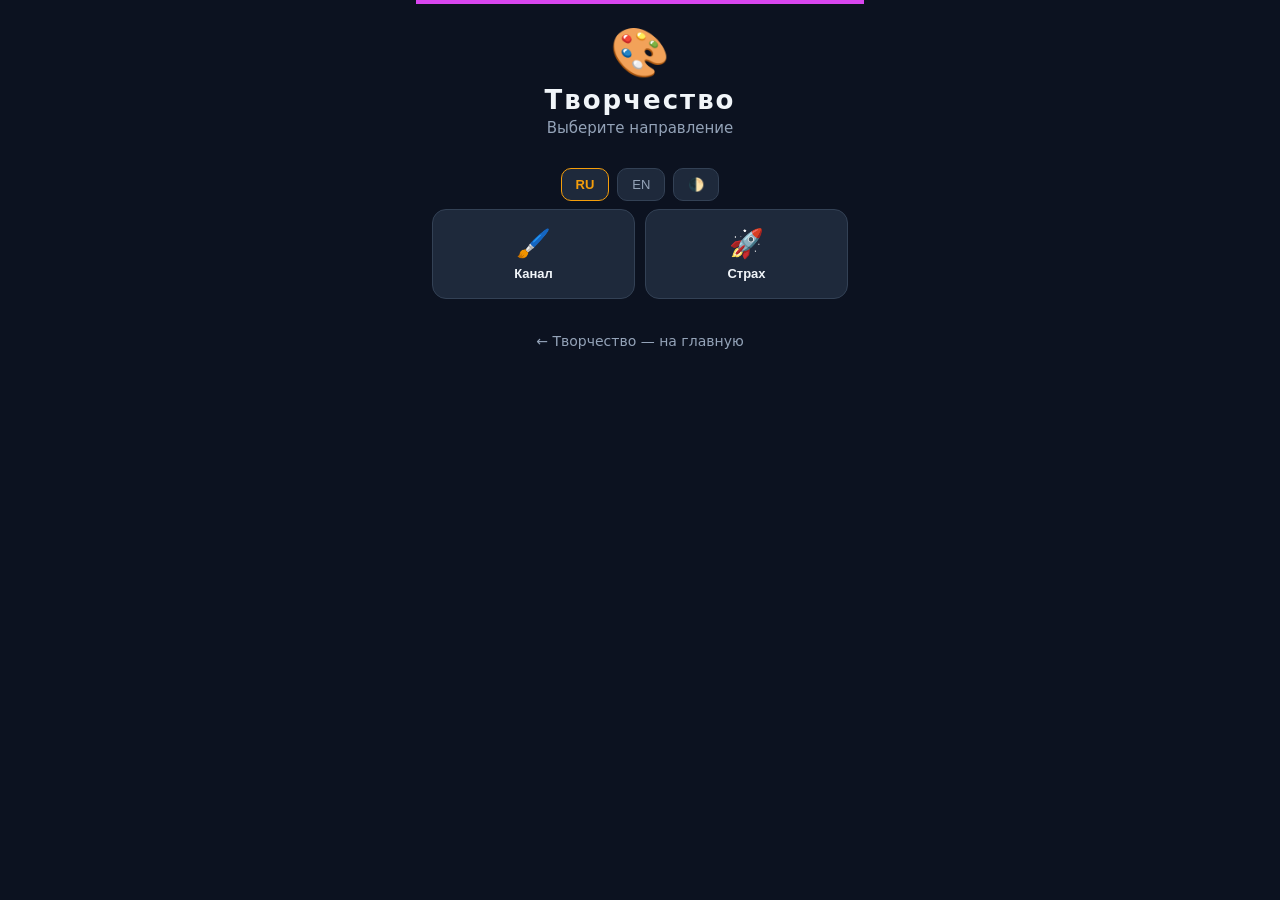
==== modules/creativity/index.html @ d3839978 "Initial commit: Life Compass v1.0" ====
<!DOCTYPE html>
<html lang="ru">
<head>
  <meta charset="UTF-8">
  <meta name="viewport" content="width=device-width, initial-scale=1.0">
  <meta name="theme-color" content="#d946ef">
  <title>Компас — Творчество</title>
  <link rel="manifest" href="../../manifest.json">
  <link rel="apple-touch-icon" href="../../assets/icons/icon-192.png">
  <link rel="stylesheet" href="../../css/styles.css">
  <link rel="stylesheet" href="../../css/modules/creativity.css">
</head>
<body data-module="creativity">
  <div class="app">
    <div class="screen active" id="screen-home">
      <div class="module-header creativity-header">
        <div class="module-icon">🎨</div>
        <h1>Творчество</h1>
        <p class="module-subtitle">Выберите направление</p>
      </div>
      <div class="lang-switcher">
        <button class="lang-btn" onclick="setLang('ru')" id="btn-ru">RU</button>
        <button class="lang-btn" onclick="setLang('en')" id="btn-en">EN</button>
        <button class="theme-btn" onclick="toggleTheme()">🌓</button>
      </div>
      <div class="cat-grid">
        <button class="cat-btn" onclick="startFlow('channel')">
          <span class="cat-icon">🖌️</span>
          <span>Канал</span>
        </button>
        <button class="cat-btn" onclick="startFlow('fear')">
          <span class="cat-icon">🚀</span>
          <span>Страх</span>
        </button>
      </div>
      <div style="text-align:center;padding:16px">
        <a href="../../index.html" style="color:var(--text2);text-decoration:none;font-size:14px">← Творчество — на главную</a>
      </div>
    </div>
    <div class="screen" id="screen-quiz">
      <div class="module-header">
        <div class="module-icon">🎨</div>
        <h1 id="quiz-title">Творчество</h1>
      </div>
      <div id="quiz-container" style="padding:0 16px"></div>
      <div style="padding:16px">
        <button class="btn-primary" onclick="goHome()" style="background:var(--border);color:var(--text)">← Назад</button>
      </div>
    </div>
  </div>
  <div class="toast" id="toast"></div>
  <script src="../../core/locales.js"></script>
  <script src="../../core/registry.js"></script>
  <script src="../../core/theme.js"></script>
  <script src="../../core/progressEngine.js"></script>
  <script>
    function setLang(l) { localStorage.setItem('language', l); window.currentLang = l; location.reload(); }
    window.currentLang = localStorage.getItem('language') || 'ru';
    document.getElementById('btn-' + window.currentLang).classList.add('active');
  </script>
  <script src="data/channel.js"></script>
  <script src="data/en/channel-en.js"></script>
  <script src="data/fear.js"></script>
  <script src="data/en/fear-en.js"></script>
  <script src="../../core/engine.js"></script>
  <script src="../../core/tracker.js"></script>
  <script src="../../core/app.js"></script>
  <script>
    if('serviceWorker' in navigator) {
      navigator.serviceWorker.register('../../sw.js').then(r => console.log('SW ok', r.scope)).catch(e => console.error('SW err', e));
    }
  </script>
</body>
</html>
---- css/styles.css ----
/* ===== Life Compass — Global Styles ===== */
* { box-sizing: border-box; }

.app { max-width: 480px; margin: 0 auto; min-height: 100vh; }
.screen { display: none; padding: 0 16px 40px; }
.screen.active { display: block; }

/* Header */
.module-header { text-align: center; padding: 20px 16px 8px; }
.module-header .module-icon { font-size: 48px; margin-bottom: 4px; }
.module-header h1 { font-size: 26px; margin: 0; letter-spacing: 2px; }
.module-header .module-subtitle { font-size: 15px; color: var(--text2); margin-top: 4px; }

/* Status bar */
.status-bar { display: flex; align-items: center; gap: 8px; background: var(--card); padding: 10px 14px; border-radius: 12px; margin: 12px 16px; font-size: 13px; color: var(--text2); }
.status-bar .dot { width: 8px; height: 8px; background: var(--success); border-radius: 50%; }

/* Lang switcher */
.lang-switcher { display: flex; gap: 8px; justify-content: center; padding: 8px 16px; }
.lang-btn, .theme-btn { background: var(--card); border: 1px solid var(--border); color: var(--text2); padding: 8px 14px; border-radius: 10px; font-size: 13px; cursor: pointer; }
.lang-btn.active { border-color: var(--accent); color: var(--accent); font-weight: 600; }

/* Category buttons */
.cat-grid { display: grid; grid-template-columns: repeat(2, 1fr); gap: 10px; padding: 0 16px 16px; }
.cat-btn { display: flex; flex-direction: column; align-items: center; justify-content: center; gap: 6px; padding: 16px 8px; background: var(--card); border: 1px solid var(--border); border-radius: 14px; color: var(--text); text-decoration: none; font-size: 13px; font-weight: 600; cursor: pointer; transition: all .2s; min-height: 90px; }
.cat-btn:hover { transform: translateY(-2px); border-color: var(--accent); }
.cat-btn .cat-icon { font-size: 28px; }

/* Quiz */
.question-card { background: var(--card); border: 1px solid var(--border); border-radius: 16px; padding: 20px; margin: 16px 0; }
.question-num { font-size: 12px; color: var(--text3); margin-bottom: 8px; text-transform: uppercase; letter-spacing: 1px; }
.question-text { font-size: 18px; margin: 0 0 16px; line-height: 1.4; }
.options { display: flex; flex-direction: column; gap: 10px; }
.option-btn { background: var(--card); border: 1px solid var(--border); color: var(--text); padding: 14px 16px; border-radius: 12px; font-size: 15px; cursor: pointer; text-align: left; transition: all .2s; }
.option-btn:hover { background: rgba(245,158,11,0.1); border-color: var(--accent); }

/* Results */
.results-header { text-align: center; padding: 20px 0; }
.result-icon { font-size: 48px; margin-bottom: 8px; }
.result-card { background: var(--card); border: 1px solid var(--border); border-left: 4px solid var(--accent); border-radius: 14px; padding: 16px; margin-bottom: 12px; cursor: pointer; transition: all .2s; }
.result-card:hover { transform: translateX(4px); }
.result-card.expanded .result-detail { display: block; }
.result-title { font-size: 16px; font-weight: 700; margin-bottom: 6px; }
.result-badges { display: flex; gap: 6px; flex-wrap: wrap; margin-bottom: 8px; }
.badge { font-size: 11px; padding: 4px 10px; border-radius: 20px; font-weight: 600; }
.badge.prio-fast { background: rgba(34,197,94,0.15); color: #22c55e; }
.badge.prio-medium { background: rgba(245,158,11,0.15); color: #f59e0b; }
.badge.prio-slow { background: rgba(148,163,184,0.15); color: #94a3b8; }
.badge.rel-high { background: rgba(34,197,94,0.15); color: #22c55e; }
.badge.rel-medium { background: rgba(245,158,11,0.15); color: #f59e0b; }
.badge.rel-low { background: rgba(239,68,68,0.15); color: #ef4444; }
.result-detail { display: none; margin-top: 12px; font-size: 14px; line-height: 1.6; }
.result-detail h4 { margin: 12px 0 6px; font-size: 13px; text-transform: uppercase; letter-spacing: 1px; color: var(--text2); }
.result-detail ol, .result-detail ul { padding-left: 18px; margin: 0; }
.result-detail li { margin-bottom: 6px; }
.daily-action-box { background: rgba(245,158,11,0.1); border-left: 3px solid var(--accent); padding: 10px 14px; border-radius: 8px; margin: 12px 0; }
.no-results { text-align: center; padding: 40px 20px; color: var(--text2); }

/* Habit tracker */
.habit-tracker { display: flex; gap: 4px; margin: 12px 0; justify-content: center; }
.habit-day { width: 22px; height: 22px; border-radius: 5px; background: var(--border); }
.habit-day.done { background: var(--success); }
.habit-day.missed { background: var(--danger); opacity: 0.4; }
.habit-day.today { border: 2px solid var(--accent); }

/* Support block (payments) */
.support-block { margin: 16px; padding: 20px; background: var(--card); border-radius: 16px; border: 1px solid var(--border); }
.support-header { text-align: center; margin-bottom: 12px; }
.support-heart { font-size: 24px; }
.support-title { font-size: 16px; font-weight: 700; }
.support-desc { text-align: center; font-size: 14px; color: var(--text2); margin-bottom: 16px; }
.support-methods { display: flex; flex-direction: column; gap: 10px; margin-bottom: 16px; }
.support-btn { display: flex; align-items: center; gap: 12px; padding: 14px 18px; border-radius: 12px; font-size: 15px; font-weight: 600; text-decoration: none; border: none; cursor: pointer; width: 100%; text-align: left; color: white; transition: all .2s; }
.support-btn:hover { transform: translateY(-2px); filter: brightness(1.1); }
.support-btn .btn-icon { font-size: 22px; flex-shrink: 0; }
.support-btn .btn-text { display: flex; flex-direction: column; gap: 2px; }
.support-btn .btn-label { font-weight: 700; font-size: 15px; }
.support-btn .btn-hint { font-weight: 400; font-size: 12px; opacity: 0.85; }
.support-btn.sbp { background: linear-gradient(135deg, #f59e0b, #d97706); }
.support-btn.tinkoff { background: linear-gradient(135deg, #333, #1a1a1a); }
.support-btn.evm { background: linear-gradient(135deg, #3b82f6, #1d4ed8); }
.support-btn.tron { background: linear-gradient(135deg, #ef4444, #b91c1c); }
.support-btn.bitcoin { background: linear-gradient(135deg, #f97316, #c2410c); }
.support-btn.solana { background: linear-gradient(135deg, #8b5cf6, #14b8a6); }
.support-legal { margin-top: 12px; padding: 12px; background: rgba(255,255,255,0.03); border: 1px solid var(--border); border-radius: 10px; font-size: 12px; color: var(--text3); line-height: 1.5; text-align: center; }

/* Footer */
.footer { text-align: center; padding: 20px 16px; font-size: 12px; color: var(--text3); }


/* ===== v1.1 ADDITIONS ===== */

/* Cross-module recommendation */
.cross-recommendation {
  background: linear-gradient(135deg, rgba(59,130,246,0.1), rgba(139,92,246,0.1));
  border: 1px solid var(--border);
  border-radius: 14px;
  padding: 14px 16px;
  margin: 12px 0;
}
.cross-recommendation h4 {
  margin: 0 0 8px;
  font-size: 13px;
  color: var(--accent);
  text-transform: uppercase;
  letter-spacing: 1px;
}
.rec-item {
  font-size: 14px;
  color: var(--text2);
  line-height: 1.5;
  padding: 6px 0;
  border-bottom: 1px solid var(--border);
}
.rec-item:last-child { border-bottom: none; }

/* Daily task button (global) */
.daily-task-btn {
  background: linear-gradient(135deg, var(--accent), var(--accent2));
  color: #fff;
  border: none;
  padding: 12px 20px;
  border-radius: 12px;
  font-size: 14px;
  font-weight: 600;
  cursor: pointer;
  width: 100%;
  transition: all .2s;
}
.daily-task-btn:hover:not(:disabled) {
  filter: brightness(1.1);
  transform: translateY(-1px);
}
.daily-task-btn:disabled {
  opacity: 0.5;
  cursor: default;
}

/* Cycle hint */
.cycle-hint {
  text-align: center;
  font-size: 12px;
  color: var(--text3);
  padding: 0 16px 8px;
  font-style: italic;
}

/* Module index daily container */
.daily-container {
  padding: 0 16px 16px;
}

/* Animations */
@keyframes fadeIn {
  from { opacity: 0; transform: translateY(8px); }
  to { opacity: 1; transform: translateY(0); }
}
.result-card {
  animation: fadeIn 0.3s ease;
}
.question-card {
  animation: fadeIn 0.3s ease;
}
---- css/modules/creativity.css ----
.creativity-header { border-top: 4px solid #d946ef; }
.creativity .cat-btn:hover { border-color: #d946ef; }
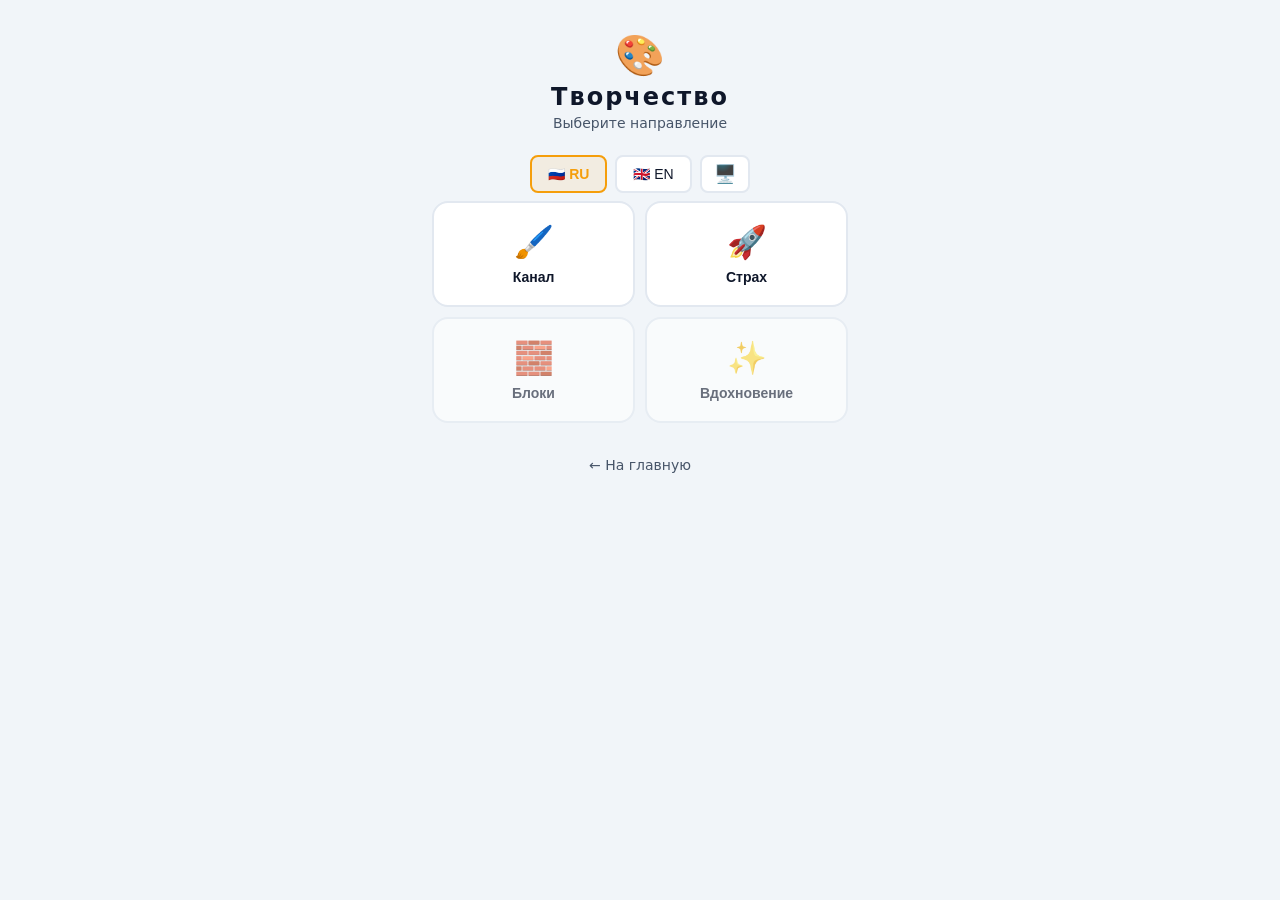
==== commit 06c5702c: "🚀 v3.0 — С  : олное обновление! - ✅ се 18 квизов обновлены до v3.0 - ✅ обавлены глубинные вопросы (с" ====
--- a/modules/creativity/index.html
+++ b/modules/creativity/index.html
@@ -3,72 +3,338 @@
 <head>
   <meta charset="UTF-8">
   <meta name="viewport" content="width=device-width, initial-scale=1.0">
-  <meta name="theme-color" content="#d946ef">
-  <title>Компас — Творчество</title>
+  <meta name="theme-color" content="#d946ef" id="themeColorMeta">
+  <meta name="apple-mobile-web-app-capable" content="yes">
+  <meta name="apple-mobile-web-app-status-bar-style" content="black-translucent">
+  <title>🎨 КОМПАС — Творчество</title>
+  <meta name="apple-mobile-web-app-title" content="Компас">
   <link rel="manifest" href="../../manifest.json">
   <link rel="apple-touch-icon" href="../../assets/icons/icon-192.png">
   <link rel="stylesheet" href="../../css/styles.css">
   <link rel="stylesheet" href="../../css/modules/creativity.css">
+  
+  <style>
+    /* ===== ДОПОЛНИТЕЛЬНЫЕ СТИЛИ ДЛЯ МОДУЛЯ ===== */
+    .module-header {
+      text-align: center;
+      padding: 20px 16px 8px;
+    }
+    
+    .module-header .module-icon {
+      font-size: 48px;
+    }
+    
+    .module-header h1 {
+      font-size: 28px;
+      margin: 4px 0;
+      font-weight: 800;
+      color: var(--text);
+    }
+    
+    .module-header .module-subtitle {
+      font-size: 15px;
+      color: var(--text2);
+      margin: 0;
+    }
+    
+    .lang-switcher {
+      display: flex;
+      gap: 8px;
+      justify-content: center;
+      padding: 8px 16px;
+      flex-wrap: wrap;
+    }
+    
+    .lang-btn {
+      background: var(--card);
+      border: 1px solid var(--border);
+      color: var(--text2);
+      padding: 6px 14px;
+      border-radius: 8px;
+      font-size: 13px;
+      cursor: pointer;
+      transition: all 0.2s ease;
+    }
+    
+    .lang-btn:hover {
+      border-color: var(--border-hover);
+      color: var(--text);
+    }
+    
+    .lang-btn.active {
+      border-color: #d946ef;
+      color: #d946ef;
+      font-weight: 600;
+    }
+    
+    .theme-btn {
+      background: var(--card);
+      border: 1px solid var(--border);
+      color: var(--text2);
+      padding: 6px 12px;
+      border-radius: 8px;
+      font-size: 16px;
+      cursor: pointer;
+      transition: all 0.2s ease;
+    }
+    
+    .theme-btn:hover {
+      border-color: var(--border-hover);
+      color: var(--text);
+    }
+    
+    .cat-grid {
+      display: grid;
+      grid-template-columns: repeat(2, 1fr);
+      gap: 10px;
+      padding: 0 16px 16px;
+    }
+    
+    .cat-btn {
+      display: flex;
+      flex-direction: column;
+      align-items: center;
+      justify-content: center;
+      gap: 8px;
+      padding: 20px 12px;
+      background: var(--card);
+      border: 2px solid var(--border);
+      border-radius: 16px;
+      color: var(--text);
+      text-decoration: none;
+      font-size: 14px;
+      font-weight: 600;
+      cursor: pointer;
+      transition: all 0.25s cubic-bezier(0.4, 0, 0.2, 1);
+      min-height: 100px;
+      text-align: center;
+    }
+    
+    .cat-btn:hover {
+      transform: translateY(-3px);
+      border-color: #d946ef;
+      box-shadow: 0 4px 20px rgba(217, 70, 239, 0.15);
+    }
+    
+    .cat-btn:active {
+      transform: scale(0.97);
+    }
+    
+    .cat-btn .cat-icon {
+      font-size: 32px;
+    }
+    
+    .cat-btn .cat-badge {
+      font-size: 11px;
+      background: #22c55e;
+      color: #fff;
+      padding: 2px 10px;
+      border-radius: 12px;
+      font-weight: 700;
+    }
+    
+    /* ===== КВИЗ ===== */
+    .quiz-back {
+      padding: 16px;
+      text-align: center;
+    }
+    
+    .quiz-back .btn-secondary {
+      background: transparent;
+      border: 1px solid var(--border);
+      color: var(--text2);
+      padding: 10px 24px;
+      border-radius: 12px;
+      font-size: 14px;
+      cursor: pointer;
+      transition: all 0.2s ease;
+    }
+    
+    .quiz-back .btn-secondary:hover {
+      border-color: var(--border-hover);
+      color: var(--text);
+    }
+    
+    /* ===== АДАПТИВ ===== */
+    @media (max-width: 480px) {
+      .cat-grid {
+        gap: 8px;
+      }
+      .cat-btn {
+        padding: 16px 8px;
+        min-height: 80px;
+        font-size: 13px;
+      }
+      .cat-btn .cat-icon {
+        font-size: 28px;
+      }
+      .module-header h1 {
+        font-size: 24px;
+      }
+    }
+    
+    @media (max-width: 360px) {
+      .cat-grid {
+        gap: 6px;
+      }
+      .cat-btn {
+        padding: 12px 6px;
+        min-height: 70px;
+        font-size: 12px;
+      }
+      .cat-btn .cat-icon {
+        font-size: 22px;
+      }
+      .module-header h1 {
+        font-size: 20px;
+      }
+    }
+  </style>
 </head>
 <body data-module="creativity">
   <div class="app">
+    <!-- ===== ЭКРАН ГЛАВНОЙ ===== -->
     <div class="screen active" id="screen-home">
-      <div class="module-header creativity-header">
+      <div class="module-header">
         <div class="module-icon">🎨</div>
-        <h1>Творчество</h1>
-        <p class="module-subtitle">Выберите направление</p>
-      </div>
+        <h1 data-i18n="creativity_title">Творчество</h1>
+        <p class="module-subtitle" data-i18n="creativity_subtitle">Выберите направление</p>
+      </div>
+
       <div class="lang-switcher">
-        <button class="lang-btn" onclick="setLang('ru')" id="btn-ru">RU</button>
-        <button class="lang-btn" onclick="setLang('en')" id="btn-en">EN</button>
-        <button class="theme-btn" onclick="toggleTheme()">🌓</button>
-      </div>
+        <button class="lang-btn active" data-lang="ru" onclick="setLang('ru')">🇷🇺 RU</button>
+        <button class="lang-btn" data-lang="en" onclick="setLang('en')">🇬🇧 EN</button>
+        <button class="theme-btn" onclick="window.toggleTheme && window.toggleTheme()">🌙</button>
+      </div>
+
       <div class="cat-grid">
+        <!-- Канал -->
         <button class="cat-btn" onclick="startFlow('channel')">
           <span class="cat-icon">🖌️</span>
-          <span>Канал</span>
+          <span data-i18n="cat_channel">Канал</span>
         </button>
+        
+        <!-- Страх -->
         <button class="cat-btn" onclick="startFlow('fear')">
           <span class="cat-icon">🚀</span>
-          <span>Страх</span>
+          <span data-i18n="cat_fear">Страх</span>
         </button>
-      </div>
-      <div style="text-align:center;padding:16px">
-        <a href="../../index.html" style="color:var(--text2);text-decoration:none;font-size:14px">← Творчество — на главную</a>
+        
+        <!-- Блоки (заглушка) -->
+        <button class="cat-btn" onclick="showToast('🔄 В разработке')" style="opacity:0.6">
+          <span class="cat-icon">🧱</span>
+          <span data-i18n="cat_blocks">Блоки</span>
+        </button>
+        
+        <!-- Вдохновение (заглушка) -->
+        <button class="cat-btn" onclick="showToast('🔄 В разработке')" style="opacity:0.6">
+          <span class="cat-icon">✨</span>
+          <span data-i18n="cat_inspiration">Вдохновение</span>
+        </button>
+      </div>
+
+      <div style="text-align:center;padding:16px 0 24px">
+        <a href="../../index.html" style="color:var(--text2);text-decoration:none;font-size:14px;transition:color 0.2s" onmouseover="this.style.color='var(--text)'" onmouseout="this.style.color='var(--text2)'">
+          ← <span data-i18n="back_home">На главную</span>
+        </a>
       </div>
     </div>
+
+    <!-- ===== ЭКРАН КВИЗА ===== -->
     <div class="screen" id="screen-quiz">
       <div class="module-header">
         <div class="module-icon">🎨</div>
-        <h1 id="quiz-title">Творчество</h1>
-      </div>
+        <h1 id="quiz-title" data-i18n="creativity_title">Творчество</h1>
+        <p class="module-subtitle" id="quiz-subtitle" data-i18n="quiz_in_progress">Прохождение квиза</p>
+      </div>
+
       <div id="quiz-container" style="padding:0 16px"></div>
-      <div style="padding:16px">
-        <button class="btn-primary" onclick="goHome()" style="background:var(--border);color:var(--text)">← Назад</button>
+
+      <div class="quiz-back">
+        <button class="btn-secondary" onclick="goHome()">← <span data-i18n="back">Назад</span></button>
       </div>
     </div>
   </div>
+
   <div class="toast" id="toast"></div>
+
+  <!-- ===== SCRIPTS ===== -->
   <script src="../../core/locales.js"></script>
   <script src="../../core/registry.js"></script>
   <script src="../../core/theme.js"></script>
   <script src="../../core/progressEngine.js"></script>
+  
   <script>
-    function setLang(l) { localStorage.setItem('language', l); window.currentLang = l; location.reload(); }
-    window.currentLang = localStorage.getItem('language') || 'ru';
-    document.getElementById('btn-' + window.currentLang).classList.add('active');
+    // ===== УСТАНОВКА ЯЗЫКА =====
+    function setLang(l) {
+      localStorage.setItem('compass_lang', l);
+      window.currentLang = l;
+      location.reload();
+    }
+    
+    window.currentLang = localStorage.getItem('compass_lang') || 'ru';
+    
+    // Активируем кнопку текущего языка
+    document.addEventListener('DOMContentLoaded', function() {
+      document.querySelectorAll('.lang-btn').forEach(btn => {
+        btn.classList.toggle('active', btn.dataset.lang === window.currentLang);
+      });
+    });
   </script>
+
+  <!-- ===== ДАННЫЕ КВИЗОВ ===== -->
   <script src="data/channel.js"></script>
   <script src="data/en/channel-en.js"></script>
   <script src="data/fear.js"></script>
   <script src="data/en/fear-en.js"></script>
+
+  <!-- ===== ЯДРО ===== -->
   <script src="../../core/engine.js"></script>
   <script src="../../core/tracker.js"></script>
   <script src="../../core/app.js"></script>
+
   <script>
-    if('serviceWorker' in navigator) {
-      navigator.serviceWorker.register('../../sw.js').then(r => console.log('SW ok', r.scope)).catch(e => console.error('SW err', e));
-    }
+    // ===== SERVICE WORKER =====
+    if ('serviceWorker' in navigator) {
+      navigator.serviceWorker.register('../../sw.js')
+        .then(r => console.log('✅ SW ok', r.scope))
+        .catch(e => console.error('❌ SW err', e));
+    }
+
+    // ===== ОБНОВЛЕНИЕ МЕТА-ТЕГА ТЕМЫ =====
+    function updateThemeColor() {
+      const meta = document.getElementById('themeColorMeta');
+      if (!meta) return;
+      const isDark = document.documentElement.getAttribute('data-theme') === 'dark';
+      meta.content = isDark ? '#0c1220' : '#f1f5f9';
+    }
+    
+    const observer = new MutationObserver(function() {
+      updateThemeColor();
+    });
+    observer.observe(document.documentElement, { attributes: true, attributeFilter: ['data-theme'] });
+    updateThemeColor();
+
+    // ===== ОБНОВЛЕНИЕ ПЕРЕВОДОВ =====
+    function updateTranslations() {
+      const lang = window.currentLang || 'ru';
+      const texts = typeof LOCALES !== 'undefined' ? (LOCALES[lang] || LOCALES.ru) : {};
+      
+      document.querySelectorAll('[data-i18n]').forEach(el => {
+        const key = el.dataset.i18n;
+        if (texts[key]) {
+          el.textContent = texts[key];
+        }
+      });
+    }
+    
+    // Запускаем после загрузки
+    document.addEventListener('DOMContentLoaded', function() {
+      updateTranslations();
+    });
+
+    console.log('✅ Creativity index.html v3.0 загружен');
+    console.log('🌍 Текущий язык:', window.currentLang);
   </script>
 </body>
-</html>+</html>
--- a/css/styles.css
+++ b/css/styles.css
@@ -1,120 +1,1077 @@
-/* ===== Life Compass — Global Styles ===== */
-* { box-sizing: border-box; }
-
-.app { max-width: 480px; margin: 0 auto; min-height: 100vh; }
-.screen { display: none; padding: 0 16px 40px; }
-.screen.active { display: block; }
-
-/* Header */
-.module-header { text-align: center; padding: 20px 16px 8px; }
-.module-header .module-icon { font-size: 48px; margin-bottom: 4px; }
-.module-header h1 { font-size: 26px; margin: 0; letter-spacing: 2px; }
-.module-header .module-subtitle { font-size: 15px; color: var(--text2); margin-top: 4px; }
-
-/* Status bar */
-.status-bar { display: flex; align-items: center; gap: 8px; background: var(--card); padding: 10px 14px; border-radius: 12px; margin: 12px 16px; font-size: 13px; color: var(--text2); }
-.status-bar .dot { width: 8px; height: 8px; background: var(--success); border-radius: 50%; }
-
-/* Lang switcher */
-.lang-switcher { display: flex; gap: 8px; justify-content: center; padding: 8px 16px; }
-.lang-btn, .theme-btn { background: var(--card); border: 1px solid var(--border); color: var(--text2); padding: 8px 14px; border-radius: 10px; font-size: 13px; cursor: pointer; }
-.lang-btn.active { border-color: var(--accent); color: var(--accent); font-weight: 600; }
-
-/* Category buttons */
-.cat-grid { display: grid; grid-template-columns: repeat(2, 1fr); gap: 10px; padding: 0 16px 16px; }
-.cat-btn { display: flex; flex-direction: column; align-items: center; justify-content: center; gap: 6px; padding: 16px 8px; background: var(--card); border: 1px solid var(--border); border-radius: 14px; color: var(--text); text-decoration: none; font-size: 13px; font-weight: 600; cursor: pointer; transition: all .2s; min-height: 90px; }
-.cat-btn:hover { transform: translateY(-2px); border-color: var(--accent); }
-.cat-btn .cat-icon { font-size: 28px; }
-
-/* Quiz */
-.question-card { background: var(--card); border: 1px solid var(--border); border-radius: 16px; padding: 20px; margin: 16px 0; }
-.question-num { font-size: 12px; color: var(--text3); margin-bottom: 8px; text-transform: uppercase; letter-spacing: 1px; }
-.question-text { font-size: 18px; margin: 0 0 16px; line-height: 1.4; }
-.options { display: flex; flex-direction: column; gap: 10px; }
-.option-btn { background: var(--card); border: 1px solid var(--border); color: var(--text); padding: 14px 16px; border-radius: 12px; font-size: 15px; cursor: pointer; text-align: left; transition: all .2s; }
-.option-btn:hover { background: rgba(245,158,11,0.1); border-color: var(--accent); }
-
-/* Results */
-.results-header { text-align: center; padding: 20px 0; }
-.result-icon { font-size: 48px; margin-bottom: 8px; }
-.result-card { background: var(--card); border: 1px solid var(--border); border-left: 4px solid var(--accent); border-radius: 14px; padding: 16px; margin-bottom: 12px; cursor: pointer; transition: all .2s; }
-.result-card:hover { transform: translateX(4px); }
-.result-card.expanded .result-detail { display: block; }
-.result-title { font-size: 16px; font-weight: 700; margin-bottom: 6px; }
-.result-badges { display: flex; gap: 6px; flex-wrap: wrap; margin-bottom: 8px; }
-.badge { font-size: 11px; padding: 4px 10px; border-radius: 20px; font-weight: 600; }
-.badge.prio-fast { background: rgba(34,197,94,0.15); color: #22c55e; }
-.badge.prio-medium { background: rgba(245,158,11,0.15); color: #f59e0b; }
-.badge.prio-slow { background: rgba(148,163,184,0.15); color: #94a3b8; }
-.badge.rel-high { background: rgba(34,197,94,0.15); color: #22c55e; }
-.badge.rel-medium { background: rgba(245,158,11,0.15); color: #f59e0b; }
-.badge.rel-low { background: rgba(239,68,68,0.15); color: #ef4444; }
-.result-detail { display: none; margin-top: 12px; font-size: 14px; line-height: 1.6; }
-.result-detail h4 { margin: 12px 0 6px; font-size: 13px; text-transform: uppercase; letter-spacing: 1px; color: var(--text2); }
-.result-detail ol, .result-detail ul { padding-left: 18px; margin: 0; }
-.result-detail li { margin-bottom: 6px; }
-.daily-action-box { background: rgba(245,158,11,0.1); border-left: 3px solid var(--accent); padding: 10px 14px; border-radius: 8px; margin: 12px 0; }
-.no-results { text-align: center; padding: 40px 20px; color: var(--text2); }
-
-/* Habit tracker */
-.habit-tracker { display: flex; gap: 4px; margin: 12px 0; justify-content: center; }
-.habit-day { width: 22px; height: 22px; border-radius: 5px; background: var(--border); }
-.habit-day.done { background: var(--success); }
-.habit-day.missed { background: var(--danger); opacity: 0.4; }
-.habit-day.today { border: 2px solid var(--accent); }
-
-/* Support block (payments) */
-.support-block { margin: 16px; padding: 20px; background: var(--card); border-radius: 16px; border: 1px solid var(--border); }
-.support-header { text-align: center; margin-bottom: 12px; }
-.support-heart { font-size: 24px; }
-.support-title { font-size: 16px; font-weight: 700; }
-.support-desc { text-align: center; font-size: 14px; color: var(--text2); margin-bottom: 16px; }
-.support-methods { display: flex; flex-direction: column; gap: 10px; margin-bottom: 16px; }
-.support-btn { display: flex; align-items: center; gap: 12px; padding: 14px 18px; border-radius: 12px; font-size: 15px; font-weight: 600; text-decoration: none; border: none; cursor: pointer; width: 100%; text-align: left; color: white; transition: all .2s; }
-.support-btn:hover { transform: translateY(-2px); filter: brightness(1.1); }
-.support-btn .btn-icon { font-size: 22px; flex-shrink: 0; }
-.support-btn .btn-text { display: flex; flex-direction: column; gap: 2px; }
-.support-btn .btn-label { font-weight: 700; font-size: 15px; }
-.support-btn .btn-hint { font-weight: 400; font-size: 12px; opacity: 0.85; }
-.support-btn.sbp { background: linear-gradient(135deg, #f59e0b, #d97706); }
-.support-btn.tinkoff { background: linear-gradient(135deg, #333, #1a1a1a); }
-.support-btn.evm { background: linear-gradient(135deg, #3b82f6, #1d4ed8); }
-.support-btn.tron { background: linear-gradient(135deg, #ef4444, #b91c1c); }
-.support-btn.bitcoin { background: linear-gradient(135deg, #f97316, #c2410c); }
-.support-btn.solana { background: linear-gradient(135deg, #8b5cf6, #14b8a6); }
-.support-legal { margin-top: 12px; padding: 12px; background: rgba(255,255,255,0.03); border: 1px solid var(--border); border-radius: 10px; font-size: 12px; color: var(--text3); line-height: 1.5; text-align: center; }
-
-/* Footer */
-.footer { text-align: center; padding: 20px 16px; font-size: 12px; color: var(--text3); }
-
-
-/* ===== v1.1 ADDITIONS ===== */
-
-/* Cross-module recommendation */
-.cross-recommendation {
-  background: linear-gradient(135deg, rgba(59,130,246,0.1), rgba(139,92,246,0.1));
+/* ============================================================
+   LIFE COMPASS — ГЛОБАЛЬНЫЕ СТИЛИ v3.0 (ГИБРИД)
+   ============================================================
+   Основа: Глобальные стили v2.0 + Улучшения v3.0
+   ============================================================ */
+
+/* ============================================================
+   1. ПЕРЕМЕННЫЕ (CSS Variables)
+   ============================================================ */
+:root {
+  /* Базовые цвета — светлая тема */
+  --bg: #f8f9fa;
+  --card: #ffffff;
+  --text: #1a1a2e;
+  --text2: #4a4a6a;
+  --text3: #8a8aaa;
+  --border: rgba(0, 0, 0, 0.08);
+  --border-hover: rgba(0, 0, 0, 0.15);
+  --accent: #f59e0b;
+  --accent2: #d97706;
+  --accent3: #b45309;
+  --success: #22c55e;
+  --danger: #ef4444;
+  --shadow: 0 4px 24px rgba(0, 0, 0, 0.08);
+  --radius: 16px;
+  --transition: 0.3s cubic-bezier(0.4, 0, 0.2, 1);
+
+  /* Модульные цвета */
+  --color-happiness: #f59e0b;
+  --color-creativity: #d946ef;
+  --color-health: #ec4899;
+  --color-learning: #f97316;
+  --color-money: #22c55e;
+  --color-purpose: #f43f5e;
+  --color-relationships: #06b6d4;
+  --color-responsibility: #3b82f6;
+}
+
+/* ===== ТЁМНАЯ ТЕМА ===== */
+[data-theme="dark"] {
+  --bg: #0f0f1a;
+  --card: #1a1a2e;
+  --text: #e8e8f0;
+  --text2: #a8a8c8;
+  --text3: #6a6a8a;
+  --border: rgba(255, 255, 255, 0.06);
+  --border-hover: rgba(255, 255, 255, 0.12);
+  --shadow: 0 4px 24px rgba(0, 0, 0, 0.4);
+}
+
+/* ============================================================
+   2. БАЗОВЫЕ СБРОСЫ И СТИЛИ
+   ============================================================ */
+* {
+  box-sizing: border-box;
+  -webkit-tap-highlight-color: transparent;
+}
+
+html, body {
+  margin: 0;
+  padding: 0;
+  min-height: 100vh;
+  background: var(--bg);
+  color: var(--text);
+  font-family: -apple-system, BlinkMacSystemFont, 'Segoe UI', Roboto, 'Helvetica Neue', Arial, sans-serif;
+  overflow-x: hidden;
+  -webkit-font-smoothing: antialiased;
+  font-size: 16px;
+  transition: background-color 0.3s ease, color 0.3s ease;
+}
+
+.app {
+  max-width: 480px;
+  margin: 0 auto;
+  padding: 0 0 40px;
+  min-height: 100vh;
+  position: relative;
+}
+
+.screen {
+  display: none;
+  padding: 0 16px 40px;
+  animation: fadeIn 0.35s cubic-bezier(0.4, 0, 0.2, 1);
+}
+
+.screen.active {
+  display: block;
+}
+
+/* ===== SCROLLBAR ===== */
+::-webkit-scrollbar { width: 6px; }
+::-webkit-scrollbar-track { background: var(--bg); }
+::-webkit-scrollbar-thumb { background: var(--text3); border-radius: 3px; }
+
+/* ============================================================
+   3. HEADER
+   ============================================================ */
+.module-header {
+  text-align: center;
+  padding: 20px 16px 8px;
+}
+
+.module-header .module-icon {
+  font-size: 48px;
+  margin-bottom: 4px;
+}
+
+.module-header h1 {
+  font-size: 26px;
+  margin: 0;
+  letter-spacing: 2px;
+  font-weight: 800;
+}
+
+.module-header .module-subtitle {
+  font-size: 15px;
+  color: var(--text2);
+  margin-top: 4px;
+}
+
+/* ============================================================
+   4. ПЕРСОНАЛЬНОЕ ПРИВЕТСТВИЕ (v3.0)
+   ============================================================ */
+.personal-greeting {
+  padding: 20px 16px 12px;
+  text-align: center;
+}
+
+.greeting-title {
+  font-size: 22px;
+  font-weight: 800;
+  margin: 0 0 6px;
+  background: linear-gradient(135deg, var(--text), var(--accent));
+  -webkit-background-clip: text;
+  -webkit-text-fill-color: transparent;
+  background-clip: text;
+}
+
+.greeting-hint {
+  font-size: 14px;
+  color: var(--text2);
+  margin: 0;
+  font-style: italic;
+}
+
+/* Форма ввода имени */
+.name-prompt {
+  margin: 16px;
+  padding: 20px;
+  background: linear-gradient(135deg, rgba(139, 92, 246, 0.08), rgba(217, 70, 239, 0.08));
+  border: 1px solid rgba(139, 92, 246, 0.2);
+  border-radius: 16px;
+  text-align: center;
+  animation: fadeIn 0.5s ease;
+}
+
+.name-prompt-text {
+  font-size: 15px;
+  color: var(--text);
+  margin: 0 0 12px;
+}
+
+.name-input {
+  background: var(--card);
+  border: 2px solid var(--border);
+  color: var(--text);
+  padding: 12px 16px;
+  border-radius: 12px;
+  font-size: 16px;
+  width: 100%;
+  max-width: 220px;
+  text-align: center;
+  outline: none;
+  transition: border-color 0.2s;
+}
+
+.name-input:focus {
+  border-color: var(--accent);
+}
+
+.name-btn {
+  display: block;
+  margin: 12px auto 0;
+  background: linear-gradient(135deg, var(--accent), var(--accent2));
+  color: #fff;
+  border: none;
+  padding: 10px 28px;
+  border-radius: 12px;
+  font-size: 14px;
+  font-weight: 600;
+  cursor: pointer;
+  transition: all 0.2s;
+}
+
+.name-btn:hover {
+  filter: brightness(1.1);
+  transform: translateY(-1px);
+}
+
+/* ============================================================
+   5. IDENTITY ANCHOR (v3.0)
+   ============================================================ */
+.identity-anchor {
+  text-align: center;
+  padding: 12px 16px;
+  font-size: 16px;
+  font-weight: 600;
+  color: var(--accent);
+  background: linear-gradient(135deg, rgba(245, 158, 11, 0.06), rgba(217, 70, 239, 0.06));
+  border: 1px solid rgba(245, 158, 11, 0.15);
+  border-radius: 12px;
+  margin: 8px 0 16px;
+  font-style: italic;
+}
+
+/* ============================================================
+   6. STATUS BAR
+   ============================================================ */
+.status-bar {
+  display: flex;
+  align-items: center;
+  gap: 8px;
+  background: var(--card);
+  padding: 10px 14px;
+  border-radius: 12px;
+  margin: 12px 16px;
+  font-size: 13px;
+  color: var(--text2);
   border: 1px solid var(--border);
+}
+
+.status-bar .dot {
+  width: 8px;
+  height: 8px;
+  background: var(--success);
+  border-radius: 50%;
+  animation: dotPulse 2s infinite;
+}
+
+@keyframes dotPulse {
+  0%, 100% { opacity: 1; transform: scale(1); }
+  50% { opacity: 0.4; transform: scale(0.9); }
+}
+
+/* ============================================================
+   7. LANG SWITCHER
+   ============================================================ */
+.lang-switcher {
+  display: flex;
+  gap: 8px;
+  justify-content: center;
+  padding: 8px 16px;
+  flex-wrap: wrap;
+}
+
+.lang-btn,
+.theme-btn {
+  background: var(--card);
+  border: 1px solid var(--border);
+  color: var(--text2);
+  padding: 8px 14px;
+  border-radius: 10px;
+  font-size: 13px;
+  cursor: pointer;
+  transition: all 0.2s ease;
+}
+
+.lang-btn:hover,
+.theme-btn:hover {
+  border-color: var(--border-hover);
+  color: var(--text);
+}
+
+.lang-btn.active {
+  border-color: var(--accent);
+  color: var(--accent);
+  font-weight: 600;
+}
+
+.theme-btn {
+  font-size: 16px;
+  padding: 8px 12px;
+}
+
+/* ============================================================
+   8. CATEGORY GRID (v3.0 — улучшенные карточки)
+   ============================================================ */
+.cat-grid {
+  display: grid;
+  grid-template-columns: repeat(2, 1fr);
+  gap: 10px;
+  padding: 0 16px 16px;
+}
+
+/* v3.0 — улучшенные карточки категорий */
+.cat-btn-v3 {
+  display: flex;
+  flex-direction: column;
+  align-items: center;
+  justify-content: center;
+  gap: 8px;
+  padding: 20px 10px;
+  background: linear-gradient(145deg, rgba(255,255,255,0.04), rgba(255,255,255,0.01));
+  border: 1px solid rgba(255,255,255,0.08);
+  border-radius: 18px;
+  color: var(--text);
+  text-decoration: none;
+  font-size: 13px;
+  font-weight: 600;
+  cursor: pointer;
+  transition: all 0.35s cubic-bezier(0.4,0,0.2,1);
+  min-height: 110px;
+  text-align: center;
+  box-shadow: 0 4px 16px rgba(0,0,0,0.15);
+  position: relative;
+  overflow: hidden;
+}
+
+.cat-btn-v3::before {
+  content: '';
+  position: absolute;
+  inset: 0;
+  background: linear-gradient(135deg, var(--module-color, var(--accent)), transparent);
+  opacity: 0;
+  transition: opacity 0.35s;
+}
+
+.cat-btn-v3:hover {
+  transform: translateY(-5px) scale(1.02);
+  border-color: var(--module-color, var(--accent));
+  box-shadow: 0 12px 40px rgba(0,0,0,0.25), 0 0 0 1px rgba(255,255,255,0.05);
+}
+
+.cat-btn-v3:hover::before {
+  opacity: 0.08;
+}
+
+.cat-btn-v3:active {
+  transform: translateY(-2px) scale(0.98);
+}
+
+.cat-btn-v3 .cat-icon {
+  font-size: 32px;
+  transition: transform 0.35s cubic-bezier(0.4,0,0.2,1);
+  filter: drop-shadow(0 2px 4px rgba(0,0,0,0.2));
+}
+
+.cat-btn-v3:hover .cat-icon {
+  transform: scale(1.15) rotate(-4deg);
+}
+
+/* Цвета модулей для cat-btn-v3 */
+.cat-btn-v3[data-module="happiness"] { --module-color: var(--color-happiness); }
+.cat-btn-v3[data-module="creativity"] { --module-color: var(--color-creativity); }
+.cat-btn-v3[data-module="health"] { --module-color: var(--color-health); }
+.cat-btn-v3[data-module="learning"] { --module-color: var(--color-learning); }
+.cat-btn-v3[data-module="money"] { --module-color: var(--color-money); }
+.cat-btn-v3[data-module="purpose"] { --module-color: var(--color-purpose); }
+.cat-btn-v3[data-module="relationships"] { --module-color: var(--color-relationships); }
+.cat-btn-v3[data-module="responsibility"] { --module-color: var(--color-responsibility); }
+
+/* Fallback-стиль для старых cat-btn */
+.cat-btn {
+  display: flex;
+  flex-direction: column;
+  align-items: center;
+  justify-content: center;
+  gap: 6px;
+  padding: 16px 8px;
+  background: var(--card);
+  border: 2px solid var(--border);
   border-radius: 14px;
+  color: var(--text);
+  text-decoration: none;
+  font-size: 13px;
+  font-weight: 600;
+  cursor: pointer;
+  transition: all 0.25s ease;
+  min-height: 90px;
+  text-align: center;
+}
+
+.cat-btn:hover {
+  transform: translateY(-3px);
+  border-color: var(--accent);
+  box-shadow: var(--shadow);
+}
+
+.cat-btn:active {
+  transform: scale(0.98);
+}
+
+.cat-btn .cat-icon {
+  font-size: 28px;
+}
+
+/* ============================================================
+   9. TIMELINE ИНСАЙТОВ (v3.0)
+   ============================================================ */
+.timeline-section {
+  margin: 16px;
+  padding: 16px;
+  background: var(--card);
+  border-radius: 16px;
+  border: 1px solid var(--border);
+}
+
+.timeline-section h3 {
+  margin: 0 0 12px;
+  font-size: 15px;
+  color: var(--text2);
+  text-transform: uppercase;
+  letter-spacing: 1px;
+}
+
+.timeline-list {
+  position: relative;
+  padding-left: 20px;
+}
+
+.timeline-list::before {
+  content: '';
+  position: absolute;
+  left: 5px;
+  top: 4px;
+  bottom: 4px;
+  width: 2px;
+  background: linear-gradient(180deg, var(--accent), transparent);
+  border-radius: 1px;
+}
+
+.timeline-item {
+  position: relative;
+  padding: 10px 0 10px 16px;
+}
+
+.timeline-dot {
+  position: absolute;
+  left: -20px;
+  top: 14px;
+  width: 10px;
+  height: 10px;
+  background: var(--accent);
+  border-radius: 50%;
+  border: 2px solid var(--bg);
+  box-shadow: 0 0 8px rgba(245,158,11,0.3);
+}
+
+.timeline-date {
+  font-size: 11px;
+  color: var(--text3);
+  margin-bottom: 2px;
+}
+
+.timeline-text {
+  font-size: 14px;
+  color: var(--text);
+  line-height: 1.4;
+  margin-bottom: 2px;
+}
+
+.timeline-module {
+  font-size: 11px;
+  color: var(--accent);
+  font-weight: 600;
+}
+
+.timeline-empty {
+  font-size: 14px;
+  color: var(--text3);
+  text-align: center;
+  padding: 20px;
+  font-style: italic;
+}
+
+/* ============================================================
+   10. МИКРО-ВЫЗОВЫ (CHALLENGES) (v3.0)
+   ============================================================ */
+.challenge-card {
+  margin: 16px;
+  padding: 16px;
+  background: linear-gradient(135deg, rgba(239,68,68,0.06), rgba(245,158,11,0.06));
+  border: 1px solid rgba(239,68,68,0.15);
+  border-radius: 16px;
+  transition: all 0.3s ease;
+}
+
+.challenge-card.done {
+  background: linear-gradient(135deg, rgba(34,197,94,0.06), rgba(34,197,94,0.1));
+  border-color: rgba(34,197,94,0.3);
+  opacity: 0.85;
+}
+
+.challenge-header {
+  display: flex;
+  align-items: center;
+  gap: 8px;
+  margin-bottom: 10px;
+}
+
+.challenge-icon {
+  font-size: 20px;
+}
+
+.challenge-label {
+  font-size: 12px;
+  font-weight: 700;
+  color: var(--text2);
+  text-transform: uppercase;
+  letter-spacing: 1px;
+  flex: 1;
+}
+
+.challenge-streak {
+  font-size: 13px;
+  color: #f59e0b;
+  font-weight: 700;
+}
+
+.challenge-text {
+  font-size: 16px;
+  font-weight: 600;
+  color: var(--text);
+  margin: 0 0 14px;
+  line-height: 1.4;
+}
+
+.challenge-btn {
+  width: 100%;
+  background: linear-gradient(135deg, #ef4444, #dc2626);
+  color: #fff;
+  border: none;
+  padding: 12px;
+  border-radius: 12px;
+  font-size: 14px;
+  font-weight: 700;
+  cursor: pointer;
+  transition: all 0.2s;
+}
+
+.challenge-btn:hover:not(:disabled) {
+  filter: brightness(1.1);
+  transform: translateY(-1px);
+}
+
+.challenge-btn:disabled {
+  background: linear-gradient(135deg, #22c55e, #16a34a);
+  cursor: default;
+}
+
+/* ============================================================
+   11. ГРАФИК ПРОГРЕССА (v3.0)
+   ============================================================ */
+.progress-chart {
+  width: 100%;
+  max-width: 280px;
+  margin: 0 auto;
+  display: block;
+}
+
+.week-chart-section {
+  margin: 16px;
+  padding: 16px;
+  background: var(--card);
+  border-radius: 16px;
+  border: 1px solid var(--border);
+  text-align: center;
+}
+
+.week-chart-section h3 {
+  margin: 0 0 12px;
+  font-size: 15px;
+  color: var(--text2);
+  text-transform: uppercase;
+  letter-spacing: 1px;
+}
+
+/* ============================================================
+   12. QUIZ
+   ============================================================ */
+.question-card {
+  background: var(--card);
+  border: 1px solid var(--border);
+  border-radius: 16px;
+  padding: 20px;
+  margin: 16px 0;
+}
+
+.question-num {
+  font-size: 12px;
+  color: var(--text3);
+  margin-bottom: 8px;
+  text-transform: uppercase;
+  letter-spacing: 1px;
+  font-weight: 600;
+}
+
+.question-text {
+  font-size: 18px;
+  margin: 0 0 16px;
+  line-height: 1.4;
+  font-weight: 700;
+}
+
+.options {
+  display: flex;
+  flex-direction: column;
+  gap: 10px;
+}
+
+.option-btn {
+  background: var(--card);
+  border: 2px solid var(--border);
+  color: var(--text);
   padding: 14px 16px;
+  border-radius: 12px;
+  font-size: 15px;
+  cursor: pointer;
+  text-align: left;
+  transition: all 0.2s ease;
+  font-weight: 500;
+}
+
+.option-btn:hover {
+  background: rgba(245, 158, 11, 0.08);
+  border-color: var(--accent);
+}
+
+.option-btn:active {
+  transform: scale(0.98);
+}
+
+/* ============================================================
+   13. DAY CYCLE
+   ============================================================ */
+.day-cycle {
+  display: flex;
+  align-items: center;
+  gap: 8px;
+  justify-content: center;
+  padding: 8px 16px;
+  font-size: 13px;
+  color: var(--text2);
+}
+
+.day-cycle .cycle-icon {
+  font-size: 20px;
+}
+
+.day-cycle .cycle-label {
+  font-weight: 600;
+  color: var(--text);
+}
+
+.day-cycle .cycle-hint {
+  font-size: 12px;
+  color: var(--text3);
+  font-style: italic;
+}
+
+.day-cycle-hint {
+  font-size: 13px;
+  color: var(--text2);
+  padding: 6px 12px;
+  background: rgba(245, 158, 11, 0.06);
+  border-radius: 8px;
+  margin-bottom: 12px;
+  text-align: center;
+}
+
+/* ============================================================
+   14. RESULTS (v3.0 — улучшенные карточки)
+   ============================================================ */
+.results-header {
+  text-align: center;
+  padding: 20px 0 12px;
+}
+
+.result-icon {
+  font-size: 48px;
+  margin-bottom: 8px;
+}
+
+.results-header h2 {
+  margin: 0;
+  font-size: 22px;
+  font-weight: 700;
+}
+
+.results-header p {
+  margin: 6px 0 0;
+  color: var(--text2);
+  font-size: 14px;
+}
+
+/* v3.0 — улучшенные карточки результатов */
+.result-card-v3 {
+  background: var(--card);
+  border: 1px solid var(--border);
+  border-radius: 16px;
+  padding: 18px;
+  margin-bottom: 14px;
+  cursor: pointer;
+  transition: all 0.3s cubic-bezier(0.4,0,0.2,1);
+  animation: fadeIn 0.4s ease backwards;
+}
+
+.result-card-v3:nth-child(1) { animation-delay: 0ms; }
+.result-card-v3:nth-child(2) { animation-delay: 80ms; }
+.result-card-v3:nth-child(3) { animation-delay: 160ms; }
+.result-card-v3:nth-child(4) { animation-delay: 240ms; }
+
+.result-card-v3:hover {
+  transform: translateY(-2px);
+  border-color: var(--border-hover);
+  box-shadow: 0 8px 32px rgba(0,0,0,0.2);
+}
+
+.result-card-v3.expanded {
+  border-color: var(--accent);
+  box-shadow: 0 4px 24px rgba(245,158,11,0.1);
+}
+
+.result-card-v3 .result-header {
+  display: flex;
+  align-items: flex-start;
+  gap: 12px;
+}
+
+.result-card-v3 .result-emoji {
+  font-size: 28px;
+  flex-shrink: 0;
+}
+
+.result-card-v3 .result-meta {
+  flex: 1;
+  min-width: 0;
+}
+
+.result-card-v3 .result-title {
+  font-size: 16px;
+  font-weight: 700;
+  margin: 0 0 4px;
+  color: var(--text);
+}
+
+.result-card-v3 .result-desc-short {
+  font-size: 13px;
+  color: var(--text2);
+  margin: 0 0 8px;
+  line-height: 1.4;
+  display: -webkit-box;
+  -webkit-line-clamp: 2;
+  -webkit-box-orient: vertical;
+  overflow: hidden;
+}
+
+.result-card-v3 .result-badges-row {
+  display: flex;
+  gap: 6px;
+  flex-wrap: wrap;
+  align-items: center;
+}
+
+.result-card-v3 .result-yield {
+  font-size: 14px;
+  color: var(--accent);
+  font-weight: 600;
+  padding: 8px 0 4px;
+}
+
+.result-card-v3 .result-expand-hint {
+  font-size: 12px;
+  color: var(--text3);
+  margin-top: 10px;
+  text-align: center;
+  opacity: 0.7;
+}
+
+/* Бейджи (общие) */
+.result-badges {
+  display: flex;
+  gap: 6px;
+  flex-wrap: wrap;
+  margin-bottom: 8px;
+}
+
+.badge {
+  font-size: 11px;
+  padding: 4px 10px;
+  border-radius: 20px;
+  font-weight: 600;
+  display: inline-block;
+}
+
+.badge.prio-fast {
+  background: rgba(34, 197, 94, 0.15);
+  color: #22c55e;
+}
+
+.badge.prio-medium {
+  background: rgba(245, 158, 11, 0.15);
+  color: #f59e0b;
+}
+
+.badge.prio-slow {
+  background: rgba(148, 163, 184, 0.15);
+  color: #94a3b8;
+}
+
+.badge.rel-high {
+  background: rgba(34, 197, 94, 0.15);
+  color: #22c55e;
+}
+
+.badge.rel-medium {
+  background: rgba(245, 158, 11, 0.15);
+  color: #f59e0b;
+}
+
+.badge.rel-low {
+  background: rgba(239, 68, 68, 0.15);
+  color: #ef4444;
+}
+
+.badge.time-badge {
+  background: rgba(148, 163, 184, 0.12);
+  color: var(--text2);
+}
+
+/* Детали результата */
+.result-detail {
+  display: none;
+  margin-top: 12px;
+  font-size: 14px;
+  line-height: 1.6;
+  border-top: 1px solid var(--border);
+  padding-top: 12px;
+}
+
+.result-card-v3.expanded .result-detail {
+  display: block;
+}
+
+.result-detail h4 {
+  margin: 12px 0 6px;
+  font-size: 13px;
+  text-transform: uppercase;
+  letter-spacing: 1px;
+  color: var(--text2);
+}
+
+.result-detail ol,
+.result-detail ul {
+  padding-left: 18px;
+  margin: 0;
+}
+
+.result-detail li {
+  margin-bottom: 6px;
+}
+
+/* Fallback для старых result-card */
+.result-card {
+  background: var(--card);
+  border: 1px solid var(--border);
+  border-left: 4px solid var(--accent);
+  border-radius: 14px;
+  padding: 16px;
+  margin-bottom: 12px;
+  cursor: pointer;
+  transition: all 0.2s ease;
+  animation: fadeIn 0.3s ease;
+}
+
+.result-card:hover {
+  transform: translateX(4px);
+  border-color: var(--border-hover);
+}
+
+.result-card:active {
+  transform: translateX(2px) scale(0.99);
+}
+
+.result-card.expanded .result-detail {
+  display: block;
+}
+
+.daily-action-box {
+  background: rgba(245, 158, 11, 0.1);
+  border-left: 3px solid var(--accent);
+  padding: 10px 14px;
+  border-radius: 8px;
   margin: 12px 0;
 }
-.cross-recommendation h4 {
+
+.no-results {
+  text-align: center;
+  padding: 40px 20px;
+  color: var(--text2);
+}
+
+/* ============================================================
+   15. FOLLOW-UP MODAL (v3.0)
+   ============================================================ */
+.followup-modal {
+  position: fixed;
+  inset: 0;
+  z-index: 10000;
+  display: flex;
+  align-items: center;
+  justify-content: center;
+  padding: 20px;
+}
+
+.followup-backdrop {
+  position: absolute;
+  inset: 0;
+  background: rgba(0,0,0,0.7);
+  backdrop-filter: blur(4px);
+}
+
+.followup-card {
+  position: relative;
+  background: var(--card);
+  border: 1px solid var(--border);
+  border-radius: 20px;
+  padding: 28px 24px;
+  max-width: 360px;
+  width: 100%;
+  text-align: center;
+  animation: fadeIn 0.35s cubic-bezier(0.4,0,0.2,1);
+  box-shadow: 0 20px 60px rgba(0,0,0,0.4);
+}
+
+.followup-icon {
+  font-size: 40px;
+  margin-bottom: 8px;
+}
+
+.followup-title {
+  font-size: 18px;
+  font-weight: 700;
   margin: 0 0 8px;
+  color: var(--text);
+}
+
+.followup-question {
+  font-size: 15px;
+  color: var(--text2);
+  margin: 0 0 16px;
+  line-height: 1.5;
+}
+
+.followup-options {
+  display: flex;
+  flex-direction: column;
+  gap: 8px;
+  margin-bottom: 12px;
+}
+
+.followup-option {
+  background: var(--bg);
+  border: 2px solid var(--border);
+  color: var(--text);
+  padding: 12px 16px;
+  border-radius: 12px;
+  font-size: 14px;
+  font-weight: 500;
+  cursor: pointer;
+  transition: all 0.2s;
+  text-align: left;
+}
+
+.followup-option:hover {
+  border-color: var(--accent);
+  background: rgba(245,158,11,0.05);
+}
+
+.followup-skip {
+  background: none;
+  border: none;
+  color: var(--text3);
   font-size: 13px;
+  cursor: pointer;
+  padding: 8px;
+  text-decoration: underline;
+}
+
+.followup-reward {
+  font-size: 18px;
+  font-weight: 700;
+  color: var(--success);
+  padding: 16px;
+  animation: fadeIn 0.5s ease;
+}
+
+.followup-info {
+  font-size: 13px;
+  color: var(--text3);
+  padding: 8px 0;
+  text-align: center;
+  font-style: italic;
+}
+
+/* ============================================================
+   16. DAILY ACTION v3.0
+   ============================================================ */
+.daily-action-v3 {
+  background: linear-gradient(135deg, rgba(245,158,11,0.12), rgba(217,70,239,0.08));
+  border: 1px solid rgba(245,158,11,0.2);
+  border-radius: 16px;
+  padding: 16px;
+  margin: 16px 0;
+  transition: all 0.3s ease;
+}
+
+.daily-action-v3.done {
+  opacity: 0.6;
+  border-color: rgba(34,197,94,0.3);
+  background: linear-gradient(135deg, rgba(34,197,94,0.08), rgba(34,197,94,0.04));
+}
+
+.daily-action-header {
+  display: flex;
+  align-items: center;
+  gap: 8px;
+  margin-bottom: 10px;
+}
+
+.daily-action-icon {
+  font-size: 18px;
+}
+
+.daily-action-label {
+  font-size: 12px;
+  font-weight: 700;
   color: var(--accent);
   text-transform: uppercase;
   letter-spacing: 1px;
 }
-.rec-item {
+
+.daily-action-text {
+  font-size: 15px;
+  font-weight: 600;
+  color: var(--text);
+  margin: 0 0 12px;
+  line-height: 1.5;
+}
+
+.daily-action-btn {
+  width: 100%;
+  background: linear-gradient(135deg, var(--accent), var(--accent2));
+  color: #fff;
+  border: none;
+  padding: 12px;
+  border-radius: 12px;
   font-size: 14px;
-  color: var(--text2);
-  line-height: 1.5;
-  padding: 6px 0;
-  border-bottom: 1px solid var(--border);
-}
-.rec-item:last-child { border-bottom: none; }
-
-/* Daily task button (global) */
+  font-weight: 700;
+  cursor: pointer;
+  transition: all 0.2s;
+}
+
+.daily-action-btn:hover:not(:disabled) {
+  filter: brightness(1.1);
+  transform: translateY(-1px);
+}
+
+.daily-action-btn:disabled {
+  background: linear-gradient(135deg, #22c55e, #16a34a);
+  cursor: default;
+}
+
+/* DAILY TASK (старая версия) */
 .daily-task-btn {
   background: linear-gradient(135deg, var(--accent), var(--accent2));
   color: #fff;
@@ -125,39 +1082,701 @@
   font-weight: 600;
   cursor: pointer;
   width: 100%;
-  transition: all .2s;
-}
+  transition: all 0.2s ease;
+}
+
 .daily-task-btn:hover:not(:disabled) {
   filter: brightness(1.1);
   transform: translateY(-1px);
 }
+
 .daily-task-btn:disabled {
   opacity: 0.5;
   cursor: default;
 }
 
-/* Cycle hint */
-.cycle-hint {
-  text-align: center;
+.daily-task-content {
+  background: var(--card);
+  border: 1px solid var(--border);
+  border-radius: 14px;
+  padding: 16px;
+  margin: 12px 16px;
+}
+
+.daily-task-content.done {
+  opacity: 0.6;
+}
+
+.daily-task-title {
+  font-size: 12px;
+  text-transform: uppercase;
+  letter-spacing: 1px;
+  color: var(--accent);
+  font-weight: 700;
+}
+
+.daily-task-text {
+  font-size: 15px;
+  font-weight: 600;
+  margin: 8px 0 12px;
+}
+
+/* ============================================================
+   17. РЕСУРСЫ (v3.0)
+   ============================================================ */
+.resources-list {
+  list-style: none;
+  padding: 0;
+  margin: 8px 0 0;
+}
+
+.resources-list li {
+  padding: 6px 10px;
+  margin-bottom: 4px;
+  background: var(--border);
+  border-radius: 8px;
+  font-size: 13px;
+  color: var(--text2);
+}
+
+.resources-list-v3 {
+  list-style: none;
+  padding: 0;
+  margin: 12px 0 0;
+  display: flex;
+  flex-direction: column;
+  gap: 8px;
+}
+
+.resource-item-v3 {
+  display: flex;
+  align-items: center;
+  gap: 12px;
+  padding: 12px 14px;
+  background: rgba(255,255,255,0.03);
+  border: 1px solid rgba(255,255,255,0.06);
+  border-radius: 12px;
+  text-decoration: none;
+  color: var(--text);
+  transition: all 0.2s;
+}
+
+.resource-item-v3:hover {
+  background: rgba(255,255,255,0.06);
+  border-color: rgba(255,255,255,0.1);
+  transform: translateX(4px);
+}
+
+.resource-icon-v3 {
+  font-size: 22px;
+  flex-shrink: 0;
+  width: 32px;
+  text-align: center;
+}
+
+.resource-text-v3 {
+  font-size: 14px;
+  font-weight: 500;
+}
+
+/* ============================================================
+   18. CROSS-MODULE RECOMMENDATION
+   ============================================================ */
+.cross-recommendation {
+  background: linear-gradient(135deg, rgba(59, 130, 246, 0.08), rgba(139, 92, 246, 0.08));
+  border: 1px solid var(--border);
+  border-radius: 14px;
+  padding: 14px 16px;
+  margin: 12px 0;
+}
+
+.cross-recommendation h4 {
+  margin: 0 0 8px;
+  font-size: 13px;
+  color: var(--accent);
+  text-transform: uppercase;
+  letter-spacing: 1px;
+}
+
+.rec-item {
+  font-size: 14px;
+  color: var(--text2);
+  line-height: 1.5;
+  padding: 6px 0;
+  border-bottom: 1px solid var(--border);
+}
+
+.rec-item:last-child {
+  border-bottom: none;
+}
+
+/* ============================================================
+   19. HABIT TRACKER
+   ============================================================ */
+.habit-tracker-header {
+  display: flex;
+  align-items: center;
+  gap: 12px;
+  padding: 8px 0 12px;
+  font-size: 14px;
+}
+
+.habit-name {
+  font-weight: 600;
+  color: var(--text);
+}
+
+.habit-streak {
+  color: var(--accent);
+  font-weight: 600;
+}
+
+.habit-done-today {
+  margin-left: auto;
+}
+
+.habit-tracker-grid {
+  display: flex;
+  gap: 4px;
+  flex-wrap: wrap;
+  margin-bottom: 8px;
+}
+
+.habit-day {
+  width: 28px;
+  height: 28px;
+  border-radius: 6px;
+  border: 1px solid var(--border);
+  transition: all 0.2s ease;
+}
+
+.habit-day.done {
+  background: var(--success);
+  border-color: var(--success);
+}
+
+.habit-day.missed {
+  background: var(--border);
+  opacity: 0.4;
+}
+
+.habit-day.today {
+  border-color: var(--accent);
+  box-shadow: 0 0 8px rgba(245, 158, 11, 0.3);
+  animation: habitPulse 1.5s ease-in-out infinite;
+}
+
+.habit-day.today.done {
+  border-color: var(--success);
+  box-shadow: 0 0 8px rgba(34, 197, 94, 0.3);
+}
+
+.habit-day:hover {
+  transform: scale(1.15);
+}
+
+.habit-motivation {
+  font-size: 13px;
+  color: var(--text2);
+  padding: 8px 0 4px;
+  font-style: italic;
+}
+
+@keyframes habitPulse {
+  0%, 100% { transform: scale(1); }
+  50% { transform: scale(1.08); }
+}
+
+/* ============================================================
+   20. ПРОГРЕСС-БАР (v3.0)
+   ============================================================ */
+.progress-v3 {
+  margin: 16px;
+  padding: 16px;
+  background: var(--card);
+  border-radius: 16px;
+  border: 1px solid var(--border);
+}
+
+.progress-v3-header {
+  display: flex;
+  justify-content: space-between;
+  align-items: center;
+  margin-bottom: 10px;
+}
+
+.progress-v3-label {
+  font-size: 14px;
+  color: var(--text2);
+}
+
+.progress-v3-value {
+  font-size: 16px;
+  font-weight: 700;
+  color: var(--accent);
+}
+
+.progress-v3-bar {
+  height: 10px;
+  background: var(--border);
+  border-radius: 5px;
+  overflow: hidden;
+}
+
+.progress-v3-fill {
+  height: 100%;
+  background: linear-gradient(90deg, var(--accent), var(--accent2));
+  border-radius: 5px;
+  transition: width 1s cubic-bezier(0.4,0,0.2,1);
+}
+
+/* ============================================================
+   21. FEEDBACK BLOCK
+   ============================================================ */
+.feedback-block {
+  margin: 16px;
+  padding: 16px;
+  background: var(--card);
+  border-radius: 16px;
+  border: 1px solid var(--border);
+  text-align: center;
+}
+
+.feedback-title {
+  color: var(--text2);
+  margin-bottom: 12px;
+  font-size: 15px;
+  font-weight: 500;
+}
+
+.feedback-buttons {
+  display: flex;
+  gap: 10px;
+  justify-content: center;
+  flex-wrap: wrap;
+}
+
+.feedback-btn {
+  display: inline-flex;
+  align-items: center;
+  gap: 8px;
+  padding: 10px 20px;
+  border-radius: 12px;
+  text-decoration: none;
+  font-weight: 600;
+  font-size: 14px;
+  color: #ffffff;
+  transition: all 0.2s ease;
+  border: none;
+  cursor: pointer;
+}
+
+.feedback-btn:hover {
+  transform: translateY(-2px);
+  filter: brightness(1.1);
+}
+
+.feedback-telegram {
+  background: linear-gradient(135deg, #0088cc, #005f8a);
+}
+
+.feedback-whatsapp {
+  background: linear-gradient(135deg, #25D366, #128C7E);
+}
+
+.feedback-email {
+  background: linear-gradient(135deg, #f59e0b, #d97706);
+}
+
+/* ============================================================
+   22. SUPPORT BLOCK
+   ============================================================ */
+.support-block {
+  margin: 16px;
+  padding: 20px;
+  background: var(--card);
+  border-radius: 16px;
+  border: 1px solid var(--border);
+}
+
+.support-header {
+  text-align: center;
+  margin-bottom: 12px;
+}
+
+.support-heart {
+  font-size: 24px;
+}
+
+.support-title {
+  font-size: 16px;
+  font-weight: 700;
+}
+
+.support-desc {
+  text-align: center;
+  font-size: 14px;
+  color: var(--text2);
+  margin-bottom: 16px;
+}
+
+.support-methods {
+  display: flex;
+  flex-direction: column;
+  gap: 10px;
+  margin-bottom: 16px;
+}
+
+.support-btn {
+  display: flex;
+  align-items: center;
+  gap: 12px;
+  padding: 14px 18px;
+  border-radius: 12px;
+  font-size: 15px;
+  font-weight: 600;
+  text-decoration: none;
+  border: none;
+  cursor: pointer;
+  width: 100%;
+  text-align: left;
+  color: white;
+  transition: all 0.2s ease;
+}
+
+.support-btn:hover {
+  transform: translateY(-2px);
+  filter: brightness(1.1);
+}
+
+.support-btn .btn-icon {
+  font-size: 22px;
+  flex-shrink: 0;
+}
+
+.support-btn .btn-text {
+  display: flex;
+  flex-direction: column;
+  gap: 2px;
+}
+
+.support-btn .btn-label {
+  font-weight: 700;
+  font-size: 15px;
+}
+
+.support-btn .btn-hint {
+  font-weight: 400;
+  font-size: 12px;
+  opacity: 0.85;
+}
+
+.support-btn.sbp {
+  background: linear-gradient(135deg, #f59e0b, #d97706);
+}
+
+.support-btn.tinkoff {
+  background: linear-gradient(135deg, #333333, #1a1a1a);
+}
+
+.support-btn.evm {
+  background: linear-gradient(135deg, #3b82f6, #1d4ed8);
+}
+
+.support-btn.tron {
+  background: linear-gradient(135deg, #ef4444, #b91c1c);
+}
+
+.support-btn.bitcoin {
+  background: linear-gradient(135deg, #f97316, #c2410c);
+}
+
+.support-btn.solana {
+  background: linear-gradient(135deg, #8b5cf6, #14b8a6);
+}
+
+.support-legal {
+  margin-top: 12px;
+  padding: 12px;
+  background: rgba(255, 255, 255, 0.03);
+  border: 1px solid var(--border);
+  border-radius: 10px;
   font-size: 12px;
   color: var(--text3);
-  padding: 0 16px 8px;
-  font-style: italic;
-}
-
-/* Module index daily container */
-.daily-container {
-  padding: 0 16px 16px;
-}
-
-/* Animations */
+  line-height: 1.5;
+  text-align: center;
+}
+
+.support-legal a {
+  color: var(--water);
+  text-decoration: none;
+}
+
+/* ============================================================
+   23. FOOTER
+   ============================================================ */
+.footer {
+  text-align: center;
+  padding: 20px 16px;
+  font-size: 12px;
+  color: var(--text3);
+}
+
+/* ============================================================
+   24. TOAST
+   ============================================================ */
+.toast {
+  position: fixed;
+  bottom: 24px;
+  left: 50%;
+  transform: translateX(-50%) translateY(100px);
+  background: var(--card);
+  color: var(--text);
+  padding: 14px 24px;
+  border-radius: 12px;
+  border: 1px solid var(--border);
+  box-shadow: var(--shadow);
+  opacity: 0;
+  transition: all 0.3s cubic-bezier(0.4, 0, 0.2, 1);
+  z-index: 9999;
+  pointer-events: none;
+  font-size: 14px;
+  font-weight: 500;
+  max-width: 90%;
+  text-align: center;
+}
+
+.toast.show {
+  opacity: 1;
+  transform: translateX(-50%) translateY(0);
+  pointer-events: auto;
+}
+
+/* ============================================================
+   25. БАЗОВЫЕ КНОПКИ
+   ============================================================ */
+.btn-primary {
+  display: inline-block;
+  padding: 14px 28px;
+  background: linear-gradient(135deg, var(--accent), var(--accent2));
+  color: #fff;
+  border: none;
+  border-radius: 12px;
+  font-size: 16px;
+  font-weight: 700;
+  cursor: pointer;
+  transition: all 0.2s ease;
+  text-align: center;
+  width: 100%;
+}
+
+.btn-primary:hover {
+  filter: brightness(1.1);
+  transform: translateY(-1px);
+}
+
+.btn-primary:active {
+  transform: scale(0.98);
+}
+
+/* ============================================================
+   26. АНИМАЦИИ
+   ============================================================ */
 @keyframes fadeIn {
-  from { opacity: 0; transform: translateY(8px); }
-  to { opacity: 1; transform: translateY(0); }
-}
-.result-card {
-  animation: fadeIn 0.3s ease;
-}
-.question-card {
-  animation: fadeIn 0.3s ease;
-}
+  from { opacity: 0; transform: translateY(12px); }
+  to   { opacity: 1; transform: translateY(0); }
+}
+
+@keyframes slideUp {
+  from { opacity: 0; transform: translateY(30px); }
+  to   { opacity: 1; transform: translateY(0); }
+}
+
+@keyframes pulseGlow {
+  0%, 100% { box-shadow: 0 0 0 0 rgba(245,158,11,0.2); }
+  50%      { box-shadow: 0 0 20px 4px rgba(245,158,11,0.1); }
+}
+
+@keyframes slideDown {
+  from { opacity: 0; transform: translateY(-12px); }
+  to   { opacity: 1; transform: translateY(0); }
+}
+
+/* ============================================================
+   27. RESPONSIVE
+   ============================================================ */
+@media (max-width: 480px) {
+  .app {
+    padding: 0 0 20px;
+  }
+
+  .module-header h1 {
+    font-size: 22px;
+  }
+
+  .module-header .module-icon {
+    font-size: 40px;
+  }
+
+  .cat-grid {
+    grid-template-columns: repeat(2, 1fr);
+    gap: 8px;
+  }
+
+  .cat-btn {
+    padding: 14px 6px;
+    min-height: 80px;
+    font-size: 12px;
+  }
+
+  .cat-btn .cat-icon {
+    font-size: 24px;
+  }
+
+  .cat-btn-v3 {
+    padding: 16px 8px;
+    min-height: 90px;
+    font-size: 12px;
+  }
+
+  .cat-btn-v3 .cat-icon {
+    font-size: 28px;
+  }
+
+  .question-text {
+    font-size: 16px;
+  }
+
+  .option-btn {
+    font-size: 14px;
+    padding: 12px 14px;
+  }
+
+  .result-title {
+    font-size: 15px;
+  }
+
+  .support-btn {
+    font-size: 14px;
+    padding: 12px 14px;
+  }
+
+  .habit-day {
+    width: 22px;
+    height: 22px;
+  }
+
+  .feedback-btn {
+    font-size: 13px;
+    padding: 8px 16px;
+  }
+
+  .feedback-buttons {
+    gap: 6px;
+  }
+
+  .lang-switcher {
+    gap: 6px;
+    padding: 6px 12px;
+  }
+
+  .lang-btn,
+  .theme-btn {
+    font-size: 12px;
+    padding: 6px 10px;
+  }
+
+  .personal-greeting {
+    padding: 16px 12px 8px;
+  }
+
+  .greeting-title {
+    font-size: 20px;
+  }
+
+  .followup-card {
+    padding: 20px 16px;
+    max-width: 320px;
+  }
+
+  .results-header h2 {
+    font-size: 20px;
+  }
+}
+
+@media (max-width: 360px) {
+  .cat-grid {
+    grid-template-columns: 1fr 1fr;
+    gap: 6px;
+  }
+
+  .cat-btn {
+    padding: 10px 4px;
+    min-height: 70px;
+    font-size: 11px;
+  }
+
+  .cat-btn .cat-icon {
+    font-size: 20px;
+  }
+
+  .cat-btn-v3 {
+    padding: 12px 6px;
+    min-height: 80px;
+    font-size: 11px;
+  }
+
+  .cat-btn-v3 .cat-icon {
+    font-size: 22px;
+  }
+
+  .question-text {
+    font-size: 15px;
+  }
+
+  .option-btn {
+    font-size: 13px;
+    padding: 10px 12px;
+  }
+
+  .habit-day {
+    width: 18px;
+    height: 18px;
+  }
+
+  .greeting-title {
+    font-size: 18px;
+  }
+
+  .result-card-v3 .result-title {
+    font-size: 14px;
+  }
+
+  .result-card-v3 .result-emoji {
+    font-size: 22px;
+  }
+}
+
+/* ============================================================
+   28. ПЕЧАТЬ
+   ============================================================ */
+@media print {
+  .lang-switcher,
+  .feedback-block,
+  .support-block,
+  .daily-action-btn,
+  .challenge-btn,
+  .btn-primary {
+    display: none !important;
+  }
+
+  .app {
+    max-width: 100%;
+    padding: 20px;
+  }
+
+  .result-card-v3 {
+    break-inside: avoid;
+    page-break-inside: avoid;
+  }
+}
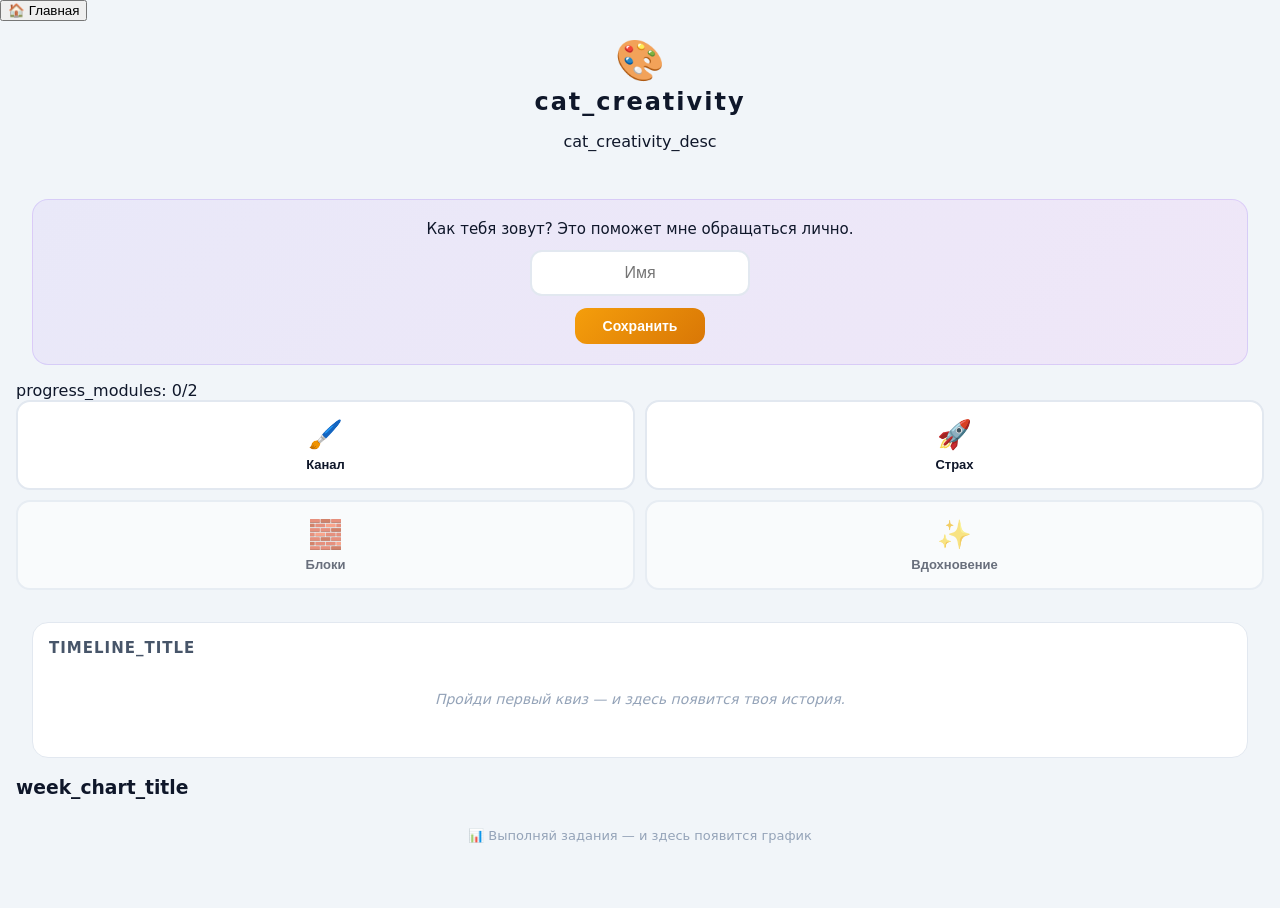
==== commit b77092f2: "🔥 fix: все 9 модулей приведены к v3.0 (module.css + правильный порядок скриптов + 4 кнопки)" ====
--- a/modules/creativity/index.html
+++ b/modules/creativity/index.html
@@ -2,339 +2,158 @@
 <html lang="ru">
 <head>
   <meta charset="UTF-8">
-  <meta name="viewport" content="width=device-width, initial-scale=1.0">
-  <meta name="theme-color" content="#d946ef" id="themeColorMeta">
-  <meta name="apple-mobile-web-app-capable" content="yes">
-  <meta name="apple-mobile-web-app-status-bar-style" content="black-translucent">
+  <meta name="viewport" content="width=device-width, initial-scale=1.0, maximum-scale=1.0, user-scalable=no">
+  <meta name="theme-color" content="#d946ef">
   <title>🎨 КОМПАС — Творчество</title>
-  <meta name="apple-mobile-web-app-title" content="Компас">
-  <link rel="manifest" href="../../manifest.json">
-  <link rel="apple-touch-icon" href="../../assets/icons/icon-192.png">
   <link rel="stylesheet" href="../../css/styles.css">
+  <link rel="stylesheet" href="../../css/module.css">
   <link rel="stylesheet" href="../../css/modules/creativity.css">
-  
-  <style>
-    /* ===== ДОПОЛНИТЕЛЬНЫЕ СТИЛИ ДЛЯ МОДУЛЯ ===== */
-    .module-header {
-      text-align: center;
-      padding: 20px 16px 8px;
-    }
-    
-    .module-header .module-icon {
-      font-size: 48px;
-    }
-    
-    .module-header h1 {
-      font-size: 28px;
-      margin: 4px 0;
-      font-weight: 800;
-      color: var(--text);
-    }
-    
-    .module-header .module-subtitle {
-      font-size: 15px;
-      color: var(--text2);
-      margin: 0;
-    }
-    
-    .lang-switcher {
-      display: flex;
-      gap: 8px;
-      justify-content: center;
-      padding: 8px 16px;
-      flex-wrap: wrap;
-    }
-    
-    .lang-btn {
-      background: var(--card);
-      border: 1px solid var(--border);
-      color: var(--text2);
-      padding: 6px 14px;
-      border-radius: 8px;
-      font-size: 13px;
-      cursor: pointer;
-      transition: all 0.2s ease;
-    }
-    
-    .lang-btn:hover {
-      border-color: var(--border-hover);
-      color: var(--text);
-    }
-    
-    .lang-btn.active {
-      border-color: #d946ef;
-      color: #d946ef;
-      font-weight: 600;
-    }
-    
-    .theme-btn {
-      background: var(--card);
-      border: 1px solid var(--border);
-      color: var(--text2);
-      padding: 6px 12px;
-      border-radius: 8px;
-      font-size: 16px;
-      cursor: pointer;
-      transition: all 0.2s ease;
-    }
-    
-    .theme-btn:hover {
-      border-color: var(--border-hover);
-      color: var(--text);
-    }
-    
-    .cat-grid {
-      display: grid;
-      grid-template-columns: repeat(2, 1fr);
-      gap: 10px;
-      padding: 0 16px 16px;
-    }
-    
-    .cat-btn {
-      display: flex;
-      flex-direction: column;
-      align-items: center;
-      justify-content: center;
-      gap: 8px;
-      padding: 20px 12px;
-      background: var(--card);
-      border: 2px solid var(--border);
-      border-radius: 16px;
-      color: var(--text);
-      text-decoration: none;
-      font-size: 14px;
-      font-weight: 600;
-      cursor: pointer;
-      transition: all 0.25s cubic-bezier(0.4, 0, 0.2, 1);
-      min-height: 100px;
-      text-align: center;
-    }
-    
-    .cat-btn:hover {
-      transform: translateY(-3px);
-      border-color: #d946ef;
-      box-shadow: 0 4px 20px rgba(217, 70, 239, 0.15);
-    }
-    
-    .cat-btn:active {
-      transform: scale(0.97);
-    }
-    
-    .cat-btn .cat-icon {
-      font-size: 32px;
-    }
-    
-    .cat-btn .cat-badge {
-      font-size: 11px;
-      background: #22c55e;
-      color: #fff;
-      padding: 2px 10px;
-      border-radius: 12px;
-      font-weight: 700;
-    }
-    
-    /* ===== КВИЗ ===== */
-    .quiz-back {
-      padding: 16px;
-      text-align: center;
-    }
-    
-    .quiz-back .btn-secondary {
-      background: transparent;
-      border: 1px solid var(--border);
-      color: var(--text2);
-      padding: 10px 24px;
-      border-radius: 12px;
-      font-size: 14px;
-      cursor: pointer;
-      transition: all 0.2s ease;
-    }
-    
-    .quiz-back .btn-secondary:hover {
-      border-color: var(--border-hover);
-      color: var(--text);
-    }
-    
-    /* ===== АДАПТИВ ===== */
-    @media (max-width: 480px) {
-      .cat-grid {
-        gap: 8px;
-      }
-      .cat-btn {
-        padding: 16px 8px;
-        min-height: 80px;
-        font-size: 13px;
-      }
-      .cat-btn .cat-icon {
-        font-size: 28px;
-      }
-      .module-header h1 {
-        font-size: 24px;
-      }
-    }
-    
-    @media (max-width: 360px) {
-      .cat-grid {
-        gap: 6px;
-      }
-      .cat-btn {
-        padding: 12px 6px;
-        min-height: 70px;
-        font-size: 12px;
-      }
-      .cat-btn .cat-icon {
-        font-size: 22px;
-      }
-      .module-header h1 {
-        font-size: 20px;
-      }
-    }
-  </style>
 </head>
 <body data-module="creativity">
-  <div class="app">
-    <!-- ===== ЭКРАН ГЛАВНОЙ ===== -->
-    <div class="screen active" id="screen-home">
-      <div class="module-header">
-        <div class="module-icon">🎨</div>
-        <h1 data-i18n="creativity_title">Творчество</h1>
-        <p class="module-subtitle" data-i18n="creativity_subtitle">Выберите направление</p>
-      </div>
+  <nav class="module-nav"><button class="nav-btn" onclick="goHome()">🏠 Главная</button></nav>
 
-      <div class="lang-switcher">
-        <button class="lang-btn active" data-lang="ru" onclick="setLang('ru')">🇷🇺 RU</button>
-        <button class="lang-btn" data-lang="en" onclick="setLang('en')">🇬🇧 EN</button>
-        <button class="theme-btn" onclick="window.toggleTheme && window.toggleTheme()">🌙</button>
-      </div>
+  <div id="screen-categories" class="screen active">
+    <header class="module-header">
+      <div class="module-icon">🎨</div>
+      <h1 class="module-title" id="moduleTitle">Творчество</h1>
+      <p class="module-desc" id="moduleDesc">Раскрой творческий потенциал</p>
+    </header>
 
-      <div class="cat-grid">
-        <!-- Канал -->
-        <button class="cat-btn" onclick="startFlow('channel')">
-          <span class="cat-icon">🖌️</span>
-          <span data-i18n="cat_channel">Канал</span>
-        </button>
-        
-        <!-- Страх -->
-        <button class="cat-btn" onclick="startFlow('fear')">
-          <span class="cat-icon">🚀</span>
-          <span data-i18n="cat_fear">Страх</span>
-        </button>
-        
-        <!-- Блоки (заглушка) -->
-        <button class="cat-btn" onclick="showToast('🔄 В разработке')" style="opacity:0.6">
-          <span class="cat-icon">🧱</span>
-          <span data-i18n="cat_blocks">Блоки</span>
-        </button>
-        
-        <!-- Вдохновение (заглушка) -->
-        <button class="cat-btn" onclick="showToast('🔄 В разработке')" style="opacity:0.6">
-          <span class="cat-icon">✨</span>
-          <span data-i18n="cat_inspiration">Вдохновение</span>
-        </button>
-      </div>
+    <div class="personal-greeting-container" id="greetingContainer"></div>
+    <div class="module-progress" id="moduleProgress"></div>
 
-      <div style="text-align:center;padding:16px 0 24px">
-        <a href="../../index.html" style="color:var(--text2);text-decoration:none;font-size:14px;transition:color 0.2s" onmouseover="this.style.color='var(--text)'" onmouseout="this.style.color='var(--text2)'">
-          ← <span data-i18n="back_home">На главную</span>
-        </a>
-      </div>
+    <!-- ===== 4 КНОПКИ (2 РАБОЧИЕ + 2 ЗАГЛУШКИ) ===== -->
+    <div class="cat-grid">
+      <!-- Канал (рабочий) -->
+      <button class="cat-btn" onclick="startFlow('channel')">
+        <span class="cat-icon">🖌️</span>
+        <span data-i18n="cat_channel">Канал</span>
+      </button>
+
+      <!-- Страх (рабочий) -->
+      <button class="cat-btn" onclick="startFlow('fear')">
+        <span class="cat-icon">🚀</span>
+        <span data-i18n="cat_fear">Страх</span>
+      </button>
+
+      <!-- Блоки (заглушка) -->
+      <button class="cat-btn" onclick="showToast('🔄 В разработке')" style="opacity:0.6">
+        <span class="cat-icon">🧱</span>
+        <span data-i18n="cat_blocks">Блоки</span>
+      </button>
+
+      <!-- Вдохновение (заглушка) -->
+      <button class="cat-btn" onclick="showToast('🔄 В разработке')" style="opacity:0.6">
+        <span class="cat-icon">✨</span>
+        <span data-i18n="cat_inspiration">Вдохновение</span>
+      </button>
     </div>
 
-    <!-- ===== ЭКРАН КВИЗА ===== -->
-    <div class="screen" id="screen-quiz">
-      <div class="module-header">
-        <div class="module-icon">🎨</div>
-        <h1 id="quiz-title" data-i18n="creativity_title">Творчество</h1>
-        <p class="module-subtitle" id="quiz-subtitle" data-i18n="quiz_in_progress">Прохождение квиза</p>
-      </div>
+    <section class="timeline-section">
+      <h3 id="timelineTitle">📖 История инсайтов</h3>
+      <div id="timelineContainer"></div>
+    </section>
 
-      <div id="quiz-container" style="padding:0 16px"></div>
-
-      <div class="quiz-back">
-        <button class="btn-secondary" onclick="goHome()">← <span data-i18n="back">Назад</span></button>
-      </div>
-    </div>
+    <section class="chart-section">
+      <h3 id="chartTitle">📊 Прогресс за неделю</h3>
+      <div id="chartContainer"></div>
+    </section>
   </div>
 
-  <div class="toast" id="toast"></div>
+  <div id="screen-quiz" class="screen">
+    <nav class="quiz-nav"><button class="nav-btn" onclick="showScreen('screen-categories')">← К категориям</button></nav>
+    <div class="quiz-header"><div class="quiz-icon" id="quizIcon">🎯</div><h2 id="quiz-title">Квиз</h2></div>
+    <div id="quiz-container"></div>
+  </div>
 
-  <!-- ===== SCRIPTS ===== -->
+  <div id="toast" class="toast"></div>
+
+  <!-- ===== ПРАВИЛЬНЫЙ ПОРЯДОК ЗАГРУЗКИ ===== -->
+  <!-- 1. ЯДРО -->
   <script src="../../core/locales.js"></script>
   <script src="../../core/registry.js"></script>
   <script src="../../core/theme.js"></script>
   <script src="../../core/progressEngine.js"></script>
-  
-  <script>
-    // ===== УСТАНОВКА ЯЗЫКА =====
-    function setLang(l) {
-      localStorage.setItem('compass_lang', l);
-      window.currentLang = l;
-      location.reload();
-    }
-    
-    window.currentLang = localStorage.getItem('compass_lang') || 'ru';
-    
-    // Активируем кнопку текущего языка
-    document.addEventListener('DOMContentLoaded', function() {
-      document.querySelectorAll('.lang-btn').forEach(btn => {
-        btn.classList.toggle('active', btn.dataset.lang === window.currentLang);
-      });
-    });
-  </script>
 
-  <!-- ===== ДАННЫЕ КВИЗОВ ===== -->
+  <!-- 2. ДАННЫЕ КВИЗОВ (РЕГИСТРИРУЮТСЯ В РЕЕСТРЕ) -->
   <script src="data/channel.js"></script>
+  <script src="data/fear.js"></script>
   <script src="data/en/channel-en.js"></script>
-  <script src="data/fear.js"></script>
   <script src="data/en/fear-en.js"></script>
 
-  <!-- ===== ЯДРО ===== -->
+  <!-- 3. ЯЗЫК -->
+  <script>window.currentLang = localStorage.getItem('compass_lang') || 'ru';</script>
+
+  <!-- 4. ДВИЖКИ (ПОСЛЕ РЕГИСТРАЦИИ!) -->
   <script src="../../core/engine.js"></script>
   <script src="../../core/tracker.js"></script>
   <script src="../../core/app.js"></script>
 
   <script>
-    // ===== SERVICE WORKER =====
-    if ('serviceWorker' in navigator) {
-      navigator.serviceWorker.register('../../sw.js')
-        .then(r => console.log('✅ SW ok', r.scope))
-        .catch(e => console.error('❌ SW err', e));
+    (function initModule() {
+      const moduleName = document.body.dataset.module;
+      const lang = localStorage.getItem('compass_lang') || 'ru';
+      window.currentLang = lang;
+      document.documentElement.lang = lang;
+
+      const titleEl = document.getElementById('moduleTitle');
+      const descEl = document.getElementById('moduleDesc');
+      if (typeof t === 'function') {
+        if (titleEl) titleEl.textContent = t('cat_' + moduleName) || moduleName;
+        if (descEl) descEl.textContent = t('cat_' + moduleName + '_desc') || '';
+        document.getElementById('timelineTitle').textContent = t('timeline_title') || '📖 История инсайтов';
+        document.getElementById('chartTitle').textContent = t('week_chart_title') || '📊 Прогресс за неделю';
+      }
+
+      const greetingContainer = document.getElementById('greetingContainer');
+      if (greetingContainer && typeof renderPersonalGreeting === 'function') {
+        greetingContainer.innerHTML = renderPersonalGreeting();
+      }
+
+      // Не удаляем 4 кнопки, они уже в HTML
+      // renderCategories(moduleName); // закомментировано
+
+      if (typeof InsightTimeline !== 'undefined') InsightTimeline.render('timelineContainer');
+
+      if (typeof ProgressChart !== 'undefined') {
+        const data = ProgressChart.getWeeklyData();
+        const hasData = data && data.some(d => d.value > 0);
+        const container = document.getElementById('chartContainer');
+        if (hasData) {
+          ProgressChart.renderMini('chartContainer', data);
+        } else if (container) {
+          container.innerHTML = '<p style="color:var(--text3);font-size:13px;text-align:center;padding:12px 0;">📊 Выполняй задания — и здесь появится график</p>';
+        }
+      }
+
+      renderModuleProgress(moduleName);
+      if (typeof FollowUpEngine !== 'undefined') setTimeout(() => FollowUpEngine.checkAndShow(), 1500);
+    })();
+
+    function renderModuleProgress(moduleName) {
+      const container = document.getElementById('moduleProgress');
+      if (!container) return;
+
+      const moduleCategories = {
+        purpose: ['passion', 'skills'],
+        happiness: ['blockers', 'energy_audit'],
+        habits: ['identity', 'environment'],
+        money: ['os', 'audit'],
+        responsibility: ['commitments', 'planning'],
+        health: ['sleep', 'nutrition'],
+        learning: ['reading', 'techniques'],
+        creativity: ['channel', 'fear'],
+        relationships: ['family', 'conflicts']
+      };
+
+      const cats = moduleCategories[moduleName] || [];
+      const done = cats.filter(c => localStorage.getItem('compass_' + moduleName + '_' + c + '_completed') === 'true').length;
+      const pct = cats.length ? Math.round((done / cats.length) * 100) : 0;
+      container.innerHTML = `
+        <div class="progress-bar"><div class="progress-fill" style="width:${pct}%"></div></div>
+        <div class="progress-text">${typeof t === 'function' ? t('progress_modules') : '📊 Прогресс'}: ${done}/${cats.length}</div>
+      `;
     }
-
-    // ===== ОБНОВЛЕНИЕ МЕТА-ТЕГА ТЕМЫ =====
-    function updateThemeColor() {
-      const meta = document.getElementById('themeColorMeta');
-      if (!meta) return;
-      const isDark = document.documentElement.getAttribute('data-theme') === 'dark';
-      meta.content = isDark ? '#0c1220' : '#f1f5f9';
-    }
-    
-    const observer = new MutationObserver(function() {
-      updateThemeColor();
-    });
-    observer.observe(document.documentElement, { attributes: true, attributeFilter: ['data-theme'] });
-    updateThemeColor();
-
-    // ===== ОБНОВЛЕНИЕ ПЕРЕВОДОВ =====
-    function updateTranslations() {
-      const lang = window.currentLang || 'ru';
-      const texts = typeof LOCALES !== 'undefined' ? (LOCALES[lang] || LOCALES.ru) : {};
-      
-      document.querySelectorAll('[data-i18n]').forEach(el => {
-        const key = el.dataset.i18n;
-        if (texts[key]) {
-          el.textContent = texts[key];
-        }
-      });
-    }
-    
-    // Запускаем после загрузки
-    document.addEventListener('DOMContentLoaded', function() {
-      updateTranslations();
-    });
-
-    console.log('✅ Creativity index.html v3.0 загружен');
-    console.log('🌍 Текущий язык:', window.currentLang);
   </script>
 </body>
 </html>
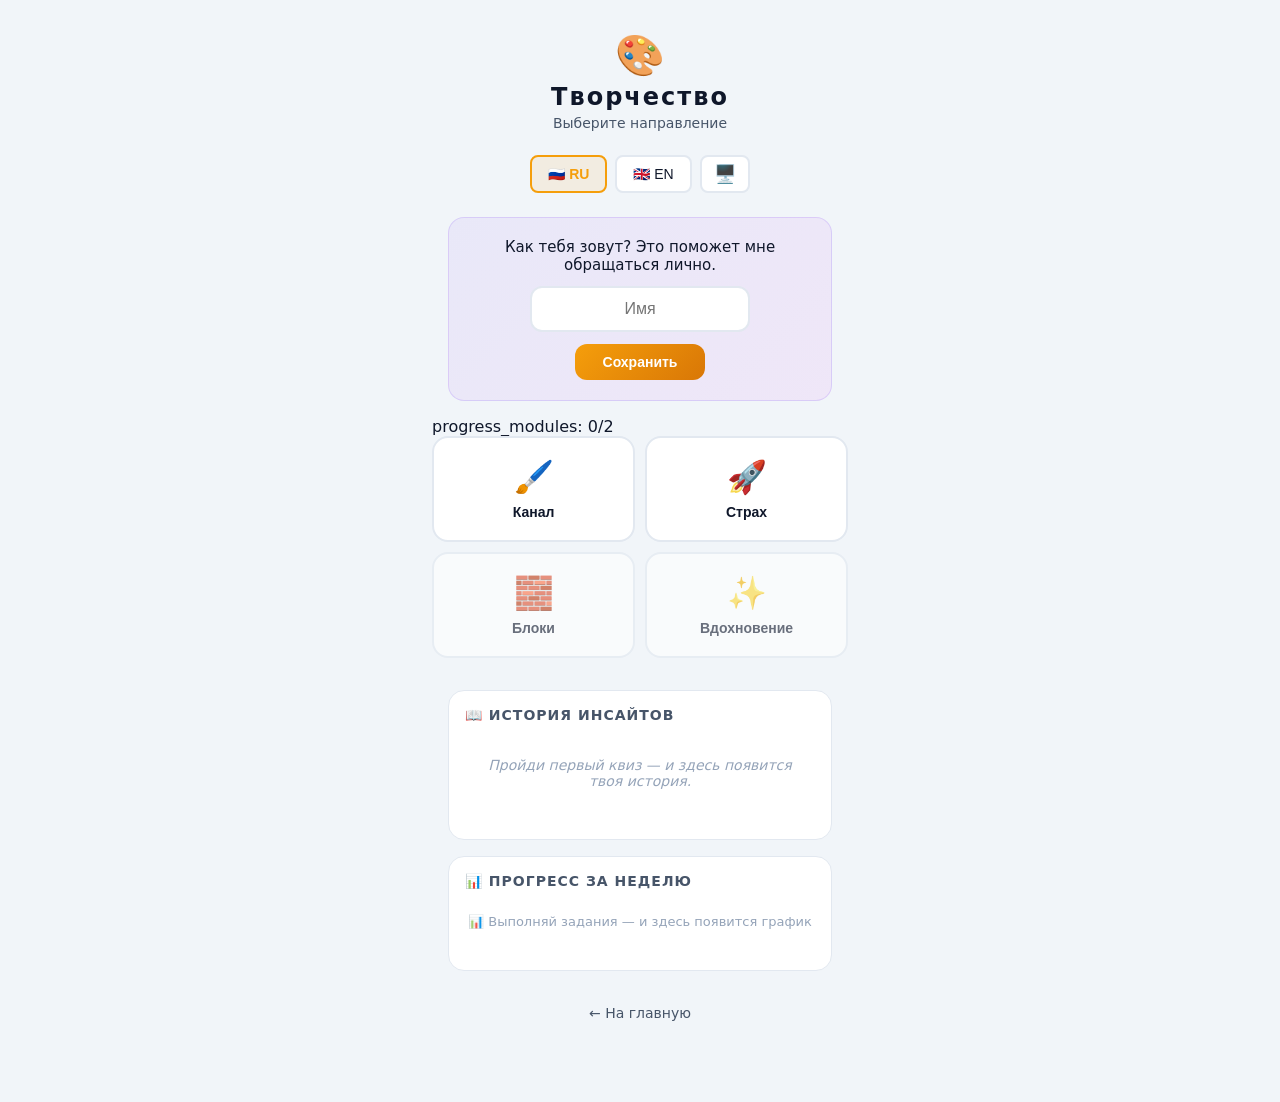
==== commit 5d7fe8db: "🔥 fix: все 9 модулей приведены к v3.0 (module.css + правильный порядок скриптов + 4 кнопки)" ====
--- a/modules/creativity/index.html
+++ b/modules/creativity/index.html
@@ -3,118 +3,412 @@
 <head>
   <meta charset="UTF-8">
   <meta name="viewport" content="width=device-width, initial-scale=1.0, maximum-scale=1.0, user-scalable=no">
-  <meta name="theme-color" content="#d946ef">
+  <meta name="theme-color" content="#d946ef" id="themeColorMeta">
+  <meta name="apple-mobile-web-app-capable" content="yes">
+  <meta name="apple-mobile-web-app-status-bar-style" content="black-translucent">
   <title>🎨 КОМПАС — Творчество</title>
+  <meta name="apple-mobile-web-app-title" content="Компас">
+  <link rel="manifest" href="../../manifest.json">
+  <link rel="apple-touch-icon" href="../../assets/icons/icon-192.png">
   <link rel="stylesheet" href="../../css/styles.css">
   <link rel="stylesheet" href="../../css/module.css">
   <link rel="stylesheet" href="../../css/modules/creativity.css">
+  
+  <style>
+    /* ===== ДОПОЛНИТЕЛЬНЫЕ СТИЛИ ДЛЯ МОДУЛЯ ===== */
+    .module-header {
+      text-align: center;
+      padding: 20px 16px 8px;
+    }
+    
+    .module-header .module-icon {
+      font-size: 48px;
+    }
+    
+    .module-header h1 {
+      font-size: 28px;
+      margin: 4px 0;
+      font-weight: 800;
+      color: var(--text);
+    }
+    
+    .module-header .module-subtitle {
+      font-size: 15px;
+      color: var(--text2);
+      margin: 0;
+    }
+    
+    .lang-switcher {
+      display: flex;
+      gap: 8px;
+      justify-content: center;
+      padding: 8px 16px;
+      flex-wrap: wrap;
+    }
+    
+    .lang-btn {
+      background: var(--card);
+      border: 1px solid var(--border);
+      color: var(--text2);
+      padding: 6px 14px;
+      border-radius: 8px;
+      font-size: 13px;
+      cursor: pointer;
+      transition: all 0.2s ease;
+    }
+    
+    .lang-btn:hover {
+      border-color: var(--border-hover);
+      color: var(--text);
+    }
+    
+    .lang-btn.active {
+      border-color: #d946ef;
+      color: #d946ef;
+      font-weight: 600;
+    }
+    
+    .theme-btn {
+      background: var(--card);
+      border: 1px solid var(--border);
+      color: var(--text2);
+      padding: 6px 12px;
+      border-radius: 8px;
+      font-size: 16px;
+      cursor: pointer;
+      transition: all 0.2s ease;
+    }
+    
+    .theme-btn:hover {
+      border-color: var(--border-hover);
+      color: var(--text);
+    }
+    
+    .cat-grid {
+      display: grid;
+      grid-template-columns: repeat(2, 1fr);
+      gap: 10px;
+      padding: 0 16px 16px;
+    }
+    
+    .cat-btn {
+      display: flex;
+      flex-direction: column;
+      align-items: center;
+      justify-content: center;
+      gap: 8px;
+      padding: 20px 12px;
+      background: var(--card);
+      border: 2px solid var(--border);
+      border-radius: 16px;
+      color: var(--text);
+      text-decoration: none;
+      font-size: 14px;
+      font-weight: 600;
+      cursor: pointer;
+      transition: all 0.25s cubic-bezier(0.4, 0, 0.2, 1);
+      min-height: 100px;
+      text-align: center;
+    }
+    
+    .cat-btn:hover {
+      transform: translateY(-3px);
+      border-color: #d946ef;
+      box-shadow: 0 4px 20px rgba(217, 70, 239, 0.15);
+    }
+    
+    .cat-btn:active {
+      transform: scale(0.97);
+    }
+    
+    .cat-btn .cat-icon {
+      font-size: 32px;
+    }
+    
+    .cat-btn .cat-badge {
+      font-size: 11px;
+      background: #22c55e;
+      color: #fff;
+      padding: 2px 10px;
+      border-radius: 12px;
+      font-weight: 700;
+    }
+    
+    /* ===== КВИЗ ===== */
+    .quiz-back {
+      padding: 16px;
+      text-align: center;
+    }
+    
+    .quiz-back .btn-secondary {
+      background: transparent;
+      border: 1px solid var(--border);
+      color: var(--text2);
+      padding: 10px 24px;
+      border-radius: 12px;
+      font-size: 14px;
+      cursor: pointer;
+      transition: all 0.2s ease;
+    }
+    
+    .quiz-back .btn-secondary:hover {
+      border-color: var(--border-hover);
+      color: var(--text);
+    }
+    
+    /* ===== TIMELINE ===== */
+    .timeline-section {
+      margin: 16px;
+      padding: 16px;
+      background: var(--card);
+      border-radius: 16px;
+      border: 1px solid var(--border);
+    }
+    
+    .timeline-section h3 {
+      font-size: 14px;
+      color: var(--text2);
+      text-transform: uppercase;
+      letter-spacing: 1px;
+      margin: 0 0 12px;
+    }
+    
+    /* ===== CHART ===== */
+    .chart-section {
+      margin: 16px;
+      padding: 16px;
+      background: var(--card);
+      border-radius: 16px;
+      border: 1px solid var(--border);
+    }
+    
+    .chart-section h3 {
+      font-size: 14px;
+      color: var(--text2);
+      text-transform: uppercase;
+      letter-spacing: 1px;
+      margin: 0 0 12px;
+    }
+    
+    /* ===== АДАПТИВ ===== */
+    @media (max-width: 480px) {
+      .cat-grid {
+        gap: 8px;
+      }
+      .cat-btn {
+        padding: 16px 8px;
+        min-height: 80px;
+        font-size: 13px;
+      }
+      .cat-btn .cat-icon {
+        font-size: 28px;
+      }
+      .module-header h1 {
+        font-size: 24px;
+      }
+    }
+    
+    @media (max-width: 360px) {
+      .cat-grid {
+        gap: 6px;
+      }
+      .cat-btn {
+        padding: 12px 6px;
+        min-height: 70px;
+        font-size: 12px;
+      }
+      .cat-btn .cat-icon {
+        font-size: 22px;
+      }
+      .module-header h1 {
+        font-size: 20px;
+      }
+    }
+  </style>
 </head>
 <body data-module="creativity">
-  <nav class="module-nav"><button class="nav-btn" onclick="goHome()">🏠 Главная</button></nav>
-
-  <div id="screen-categories" class="screen active">
-    <header class="module-header">
-      <div class="module-icon">🎨</div>
-      <h1 class="module-title" id="moduleTitle">Творчество</h1>
-      <p class="module-desc" id="moduleDesc">Раскрой творческий потенциал</p>
-    </header>
-
-    <div class="personal-greeting-container" id="greetingContainer"></div>
-    <div class="module-progress" id="moduleProgress"></div>
-
-    <!-- ===== 4 КНОПКИ (2 РАБОЧИЕ + 2 ЗАГЛУШКИ) ===== -->
-    <div class="cat-grid">
-      <!-- Канал (рабочий) -->
-      <button class="cat-btn" onclick="startFlow('channel')">
-        <span class="cat-icon">🖌️</span>
-        <span data-i18n="cat_channel">Канал</span>
-      </button>
-
-      <!-- Страх (рабочий) -->
-      <button class="cat-btn" onclick="startFlow('fear')">
-        <span class="cat-icon">🚀</span>
-        <span data-i18n="cat_fear">Страх</span>
-      </button>
-
-      <!-- Блоки (заглушка) -->
-      <button class="cat-btn" onclick="showToast('🔄 В разработке')" style="opacity:0.6">
-        <span class="cat-icon">🧱</span>
-        <span data-i18n="cat_blocks">Блоки</span>
-      </button>
-
-      <!-- Вдохновение (заглушка) -->
-      <button class="cat-btn" onclick="showToast('🔄 В разработке')" style="opacity:0.6">
-        <span class="cat-icon">✨</span>
-        <span data-i18n="cat_inspiration">Вдохновение</span>
-      </button>
+  <div class="app">
+    <!-- ===== ЭКРАН ГЛАВНОЙ ===== -->
+    <div class="screen active" id="screen-home">
+      <div class="module-header">
+        <div class="module-icon">🎨</div>
+        <h1 data-i18n="creativity_title">Творчество</h1>
+        <p class="module-subtitle" data-i18n="creativity_subtitle">Выберите направление</p>
+      </div>
+
+      <div class="lang-switcher">
+        <button class="lang-btn active" data-lang="ru" onclick="setLang('ru')">🇷🇺 RU</button>
+        <button class="lang-btn" data-lang="en" onclick="setLang('en')">🇬🇧 EN</button>
+        <button class="theme-btn" onclick="window.toggleTheme && window.toggleTheme()">🌙</button>
+      </div>
+
+      <!-- ===== ПРИВЕТСТВИЕ ===== -->
+      <div id="greetingContainer"></div>
+
+      <!-- ===== ПРОГРЕСС МОДУЛЯ ===== -->
+      <div id="moduleProgress"></div>
+
+      <!-- ===== 4 КНОПКИ (2 РАБОЧИЕ + 2 ЗАГЛУШКИ) ===== -->
+      <div class="cat-grid">
+        <!-- Канал (рабочий) -->
+        <button class="cat-btn" onclick="startFlow('channel')">
+          <span class="cat-icon">🖌️</span>
+          <span data-i18n="cat_channel">Канал</span>
+        </button>
+
+        <!-- Страх (рабочий) -->
+        <button class="cat-btn" onclick="startFlow('fear')">
+          <span class="cat-icon">🚀</span>
+          <span data-i18n="cat_fear">Страх</span>
+        </button>
+
+        <!-- Блоки (заглушка) -->
+        <button class="cat-btn" onclick="showToast('🔄 В разработке')" style="opacity:0.6">
+          <span class="cat-icon">🧱</span>
+          <span data-i18n="cat_blocks">Блоки</span>
+        </button>
+
+        <!-- Вдохновение (заглушка) -->
+        <button class="cat-btn" onclick="showToast('🔄 В разработке')" style="opacity:0.6">
+          <span class="cat-icon">✨</span>
+          <span data-i18n="cat_inspiration">Вдохновение</span>
+        </button>
+      </div>
+
+      <!-- ===== TIMELINE ===== -->
+      <div class="timeline-section">
+        <h3 id="timelineTitle">📖 История инсайтов</h3>
+        <div id="timelineContainer"></div>
+      </div>
+
+      <!-- ===== ГРАФИК ===== -->
+      <div class="chart-section">
+        <h3 id="chartTitle">📊 Прогресс за неделю</h3>
+        <div id="chartContainer"></div>
+      </div>
+
+      <div style="text-align:center;padding:16px 0 24px">
+        <a href="../../index.html" style="color:var(--text2);text-decoration:none;font-size:14px;transition:color 0.2s" onmouseover="this.style.color='var(--text)'" onmouseout="this.style.color='var(--text2)'">
+          ← <span data-i18n="back_home">На главную</span>
+        </a>
+      </div>
     </div>
 
-    <section class="timeline-section">
-      <h3 id="timelineTitle">📖 История инсайтов</h3>
-      <div id="timelineContainer"></div>
-    </section>
-
-    <section class="chart-section">
-      <h3 id="chartTitle">📊 Прогресс за неделю</h3>
-      <div id="chartContainer"></div>
-    </section>
+    <!-- ===== ЭКРАН КВИЗА ===== -->
+    <div class="screen" id="screen-quiz">
+      <div class="module-header">
+        <div class="module-icon">🎨</div>
+        <h1 id="quiz-title" data-i18n="creativity_title">Творчество</h1>
+        <p class="module-subtitle" id="quiz-subtitle" data-i18n="quiz_in_progress">Прохождение квиза</p>
+      </div>
+
+      <div id="quiz-container" style="padding:0 16px"></div>
+
+      <div class="quiz-back">
+        <button class="btn-secondary" onclick="goHome()">← <span data-i18n="back">Назад</span></button>
+      </div>
+    </div>
   </div>
 
-  <div id="screen-quiz" class="screen">
-    <nav class="quiz-nav"><button class="nav-btn" onclick="showScreen('screen-categories')">← К категориям</button></nav>
-    <div class="quiz-header"><div class="quiz-icon" id="quizIcon">🎯</div><h2 id="quiz-title">Квиз</h2></div>
-    <div id="quiz-container"></div>
-  </div>
-
-  <div id="toast" class="toast"></div>
-
-  <!-- ===== ПРАВИЛЬНЫЙ ПОРЯДОК ЗАГРУЗКИ ===== -->
-  <!-- 1. ЯДРО -->
+  <div class="toast" id="toast"></div>
+
+  <!-- ===== SCRIPTS ===== -->
   <script src="../../core/locales.js"></script>
   <script src="../../core/registry.js"></script>
   <script src="../../core/theme.js"></script>
   <script src="../../core/progressEngine.js"></script>
 
-  <!-- 2. ДАННЫЕ КВИЗОВ (РЕГИСТРИРУЮТСЯ В РЕЕСТРЕ) -->
+  <script>
+    // ===== УСТАНОВКА ЯЗЫКА =====
+    function setLang(l) {
+      localStorage.setItem('compass_lang', l);
+      window.currentLang = l;
+      location.reload();
+    }
+    
+    window.currentLang = localStorage.getItem('compass_lang') || 'ru';
+    
+    document.addEventListener('DOMContentLoaded', function() {
+      document.querySelectorAll('.lang-btn').forEach(btn => {
+        btn.classList.toggle('active', btn.dataset.lang === window.currentLang);
+      });
+    });
+  </script>
+
+  <!-- ===== ДАННЫЕ КВИЗОВ ===== -->
   <script src="data/channel.js"></script>
   <script src="data/fear.js"></script>
   <script src="data/en/channel-en.js"></script>
   <script src="data/en/fear-en.js"></script>
 
-  <!-- 3. ЯЗЫК -->
-  <script>window.currentLang = localStorage.getItem('compass_lang') || 'ru';</script>
-
-  <!-- 4. ДВИЖКИ (ПОСЛЕ РЕГИСТРАЦИИ!) -->
+  <!-- ===== ЯДРО ===== -->
   <script src="../../core/engine.js"></script>
   <script src="../../core/tracker.js"></script>
   <script src="../../core/app.js"></script>
 
   <script>
+    // ===== SERVICE WORKER =====
+    if ('serviceWorker' in navigator) {
+      navigator.serviceWorker.register('../../sw.js')
+        .then(r => console.log('✅ SW ok', r.scope))
+        .catch(e => console.error('❌ SW err', e));
+    }
+
+    // ===== ОБНОВЛЕНИЕ МЕТА-ТЕГА ТЕМЫ =====
+    function updateThemeColor() {
+      const meta = document.getElementById('themeColorMeta');
+      if (!meta) return;
+      const isDark = document.documentElement.getAttribute('data-theme') === 'dark';
+      meta.content = isDark ? '#0c1220' : '#f1f5f9';
+    }
+    
+    const observer = new MutationObserver(function() {
+      updateThemeColor();
+    });
+    observer.observe(document.documentElement, { attributes: true, attributeFilter: ['data-theme'] });
+    updateThemeColor();
+
+    // ===== ОБНОВЛЕНИЕ ПЕРЕВОДОВ =====
+    function updateTranslations() {
+      const lang = window.currentLang || 'ru';
+      const texts = typeof LOCALES !== 'undefined' ? (LOCALES[lang] || LOCALES.ru) : {};
+      
+      document.querySelectorAll('[data-i18n]').forEach(el => {
+        const key = el.dataset.i18n;
+        if (texts[key]) {
+          el.textContent = texts[key];
+        }
+      });
+    }
+
+    // ===== ИНИЦИАЛИЗАЦИЯ МОДУЛЯ =====
     (function initModule() {
       const moduleName = document.body.dataset.module;
       const lang = localStorage.getItem('compass_lang') || 'ru';
       window.currentLang = lang;
       document.documentElement.lang = lang;
 
-      const titleEl = document.getElementById('moduleTitle');
-      const descEl = document.getElementById('moduleDesc');
-      if (typeof t === 'function') {
-        if (titleEl) titleEl.textContent = t('cat_' + moduleName) || moduleName;
-        if (descEl) descEl.textContent = t('cat_' + moduleName + '_desc') || '';
-        document.getElementById('timelineTitle').textContent = t('timeline_title') || '📖 История инсайтов';
-        document.getElementById('chartTitle').textContent = t('week_chart_title') || '📊 Прогресс за неделю';
-      }
-
+      // Заголовки
+      const titleEl = document.getElementById('quiz-title');
+      if (titleEl && typeof t === 'function') {
+        titleEl.textContent = t('cat_' + moduleName) || moduleName;
+      }
+
+      // Приветствие
       const greetingContainer = document.getElementById('greetingContainer');
       if (greetingContainer && typeof renderPersonalGreeting === 'function') {
         greetingContainer.innerHTML = renderPersonalGreeting();
       }
 
-      // Не удаляем 4 кнопки, они уже в HTML
-      // renderCategories(moduleName); // закомментировано
-
-      if (typeof InsightTimeline !== 'undefined') InsightTimeline.render('timelineContainer');
-
+      // Прогресс модуля
+      renderModuleProgress(moduleName);
+
+      // Timeline
+      if (typeof InsightTimeline !== 'undefined') {
+        InsightTimeline.render('timelineContainer');
+      }
+
+      // График
       if (typeof ProgressChart !== 'undefined') {
         const data = ProgressChart.getWeeklyData();
         const hasData = data && data.some(d => d.value > 0);
@@ -126,8 +420,10 @@
         }
       }
 
-      renderModuleProgress(moduleName);
-      if (typeof FollowUpEngine !== 'undefined') setTimeout(() => FollowUpEngine.checkAndShow(), 1500);
+      // Follow-up
+      if (typeof FollowUpEngine !== 'undefined') {
+        setTimeout(() => FollowUpEngine.checkAndShow(), 1500);
+      }
     })();
 
     function renderModuleProgress(moduleName) {
@@ -149,6 +445,7 @@
       const cats = moduleCategories[moduleName] || [];
       const done = cats.filter(c => localStorage.getItem('compass_' + moduleName + '_' + c + '_completed') === 'true').length;
       const pct = cats.length ? Math.round((done / cats.length) * 100) : 0;
+      
       container.innerHTML = `
         <div class="progress-bar"><div class="progress-fill" style="width:${pct}%"></div></div>
         <div class="progress-text">${typeof t === 'function' ? t('progress_modules') : '📊 Прогресс'}: ${done}/${cats.length}</div>
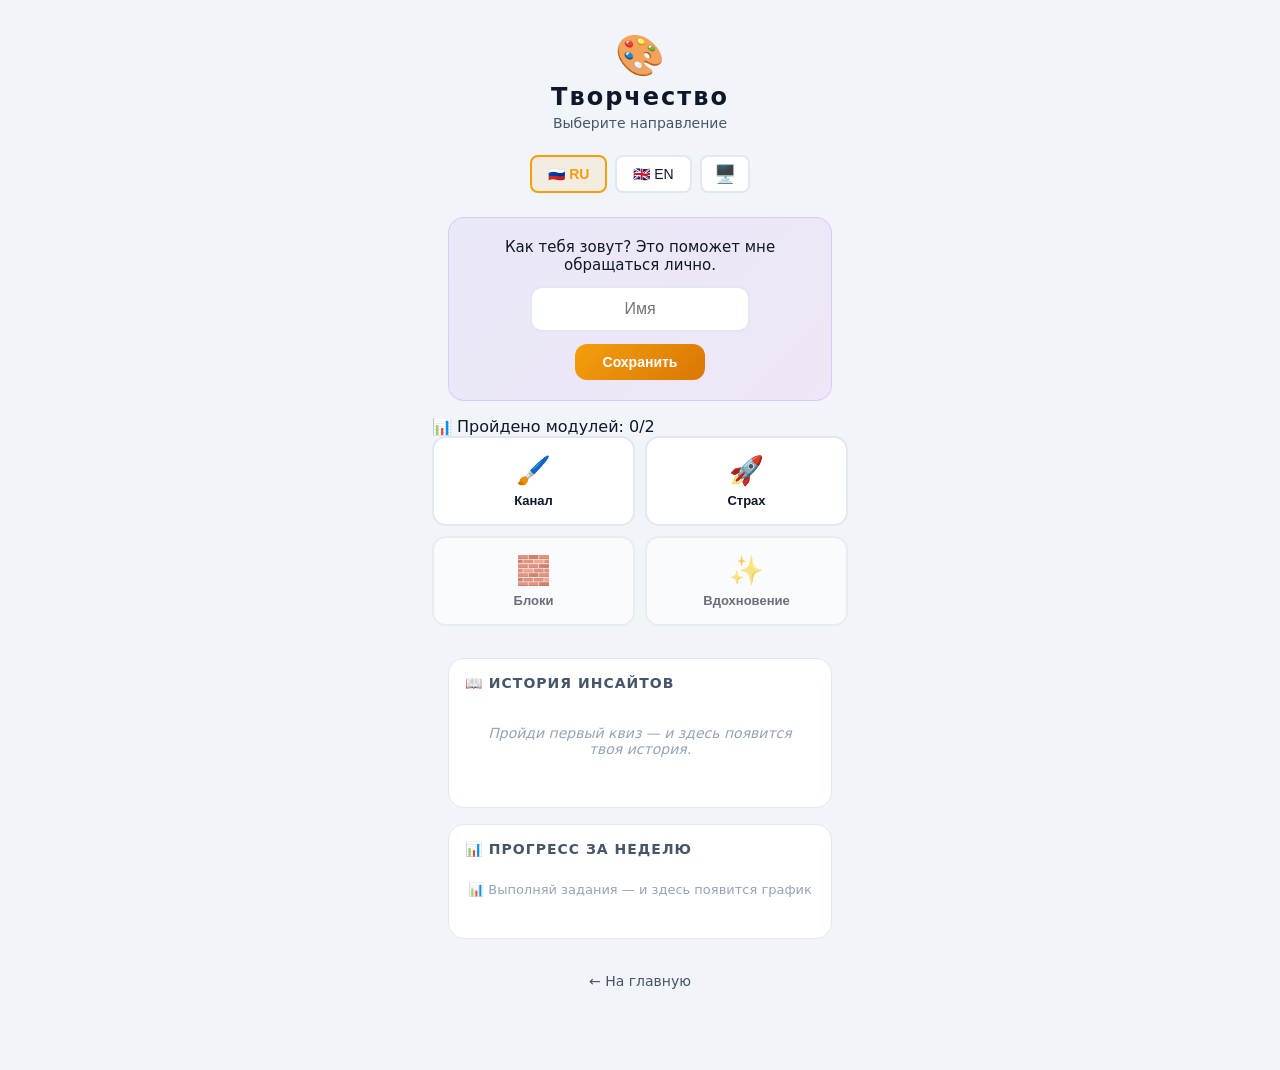
==== commit e7424e10: "🔥 refactor: централизация utils, унификация версий, исправление QR-кода, чистка стилей (v3.0)" ====
--- a/modules/creativity/index.html
+++ b/modules/creativity/index.html
@@ -16,113 +16,14 @@
   
   <style>
     /* ===== ДОПОЛНИТЕЛЬНЫЕ СТИЛИ ДЛЯ МОДУЛЯ ===== */
-    .module-header {
-      text-align: center;
-      padding: 20px 16px 8px;
-    }
-    
-    .module-header .module-icon {
-      font-size: 48px;
-    }
-    
-    .module-header h1 {
-      font-size: 28px;
-      margin: 4px 0;
-      font-weight: 800;
-      color: var(--text);
-    }
-    
-    .module-header .module-subtitle {
-      font-size: 15px;
-      color: var(--text2);
-      margin: 0;
-    }
-    
-    .lang-switcher {
-      display: flex;
-      gap: 8px;
-      justify-content: center;
-      padding: 8px 16px;
-      flex-wrap: wrap;
-    }
-    
-    .lang-btn {
-      background: var(--card);
-      border: 1px solid var(--border);
-      color: var(--text2);
-      padding: 6px 14px;
-      border-radius: 8px;
-      font-size: 13px;
-      cursor: pointer;
-      transition: all 0.2s ease;
-    }
-    
-    .lang-btn:hover {
-      border-color: var(--border-hover);
-      color: var(--text);
-    }
-    
     .lang-btn.active {
       border-color: #d946ef;
       color: #d946ef;
-      font-weight: 600;
-    }
-    
-    .theme-btn {
-      background: var(--card);
-      border: 1px solid var(--border);
-      color: var(--text2);
-      padding: 6px 12px;
-      border-radius: 8px;
-      font-size: 16px;
-      cursor: pointer;
-      transition: all 0.2s ease;
-    }
-    
-    .theme-btn:hover {
-      border-color: var(--border-hover);
-      color: var(--text);
-    }
-    
-    .cat-grid {
-      display: grid;
-      grid-template-columns: repeat(2, 1fr);
-      gap: 10px;
-      padding: 0 16px 16px;
-    }
-    
-    .cat-btn {
-      display: flex;
-      flex-direction: column;
-      align-items: center;
-      justify-content: center;
-      gap: 8px;
-      padding: 20px 12px;
-      background: var(--card);
-      border: 2px solid var(--border);
-      border-radius: 16px;
-      color: var(--text);
-      text-decoration: none;
-      font-size: 14px;
-      font-weight: 600;
-      cursor: pointer;
-      transition: all 0.25s cubic-bezier(0.4, 0, 0.2, 1);
-      min-height: 100px;
-      text-align: center;
     }
     
     .cat-btn:hover {
-      transform: translateY(-3px);
       border-color: #d946ef;
       box-shadow: 0 4px 20px rgba(217, 70, 239, 0.15);
-    }
-    
-    .cat-btn:active {
-      transform: scale(0.97);
-    }
-    
-    .cat-btn .cat-icon {
-      font-size: 32px;
     }
     
     .cat-btn .cat-badge {
@@ -314,18 +215,13 @@
 
   <!-- ===== SCRIPTS ===== -->
   <script src="../../core/locales.js"></script>
+  <script src="../../core/utils.js"></script>
   <script src="../../core/registry.js"></script>
   <script src="../../core/theme.js"></script>
   <script src="../../core/progressEngine.js"></script>
 
   <script>
     // ===== УСТАНОВКА ЯЗЫКА =====
-    function setLang(l) {
-      localStorage.setItem('compass_lang', l);
-      window.currentLang = l;
-      location.reload();
-    }
-    
     window.currentLang = localStorage.getItem('compass_lang') || 'ru';
     
     document.addEventListener('DOMContentLoaded', function() {
@@ -355,33 +251,13 @@
     }
 
     // ===== ОБНОВЛЕНИЕ МЕТА-ТЕГА ТЕМЫ =====
-    function updateThemeColor() {
-      const meta = document.getElementById('themeColorMeta');
-      if (!meta) return;
-      const isDark = document.documentElement.getAttribute('data-theme') === 'dark';
-      meta.content = isDark ? '#0c1220' : '#f1f5f9';
-    }
-    
     const observer = new MutationObserver(function() {
-      updateThemeColor();
+      window.updateThemeColor();
     });
     observer.observe(document.documentElement, { attributes: true, attributeFilter: ['data-theme'] });
-    updateThemeColor();
-
-    // ===== ОБНОВЛЕНИЕ ПЕРЕВОДОВ =====
-    function updateTranslations() {
-      const lang = window.currentLang || 'ru';
-      const texts = typeof LOCALES !== 'undefined' ? (LOCALES[lang] || LOCALES.ru) : {};
-      
-      document.querySelectorAll('[data-i18n]').forEach(el => {
-        const key = el.dataset.i18n;
-        if (texts[key]) {
-          el.textContent = texts[key];
-        }
-      });
-    }
-
-    // ===== ИНИЦИАЛИЗАЦИЯ МОДУЛЯ =====
+    window.updateThemeColor();
+
+    // ===== ОБНОВЛЕНИЕ СТАТИСТИКИ =====
     (function initModule() {
       const moduleName = document.body.dataset.module;
       const lang = localStorage.getItem('compass_lang') || 'ru';
@@ -425,32 +301,6 @@
         setTimeout(() => FollowUpEngine.checkAndShow(), 1500);
       }
     })();
-
-    function renderModuleProgress(moduleName) {
-      const container = document.getElementById('moduleProgress');
-      if (!container) return;
-
-      const moduleCategories = {
-        purpose: ['passion', 'skills'],
-        happiness: ['blockers', 'energy_audit'],
-        habits: ['identity', 'environment'],
-        money: ['os', 'audit'],
-        responsibility: ['commitments', 'planning'],
-        health: ['sleep', 'nutrition'],
-        learning: ['reading', 'techniques'],
-        creativity: ['channel', 'fear'],
-        relationships: ['family', 'conflicts']
-      };
-
-      const cats = moduleCategories[moduleName] || [];
-      const done = cats.filter(c => localStorage.getItem('compass_' + moduleName + '_' + c + '_completed') === 'true').length;
-      const pct = cats.length ? Math.round((done / cats.length) * 100) : 0;
-      
-      container.innerHTML = `
-        <div class="progress-bar"><div class="progress-fill" style="width:${pct}%"></div></div>
-        <div class="progress-text">${typeof t === 'function' ? t('progress_modules') : '📊 Прогресс'}: ${done}/${cats.length}</div>
-      `;
-    }
   </script>
 </body>
 </html>
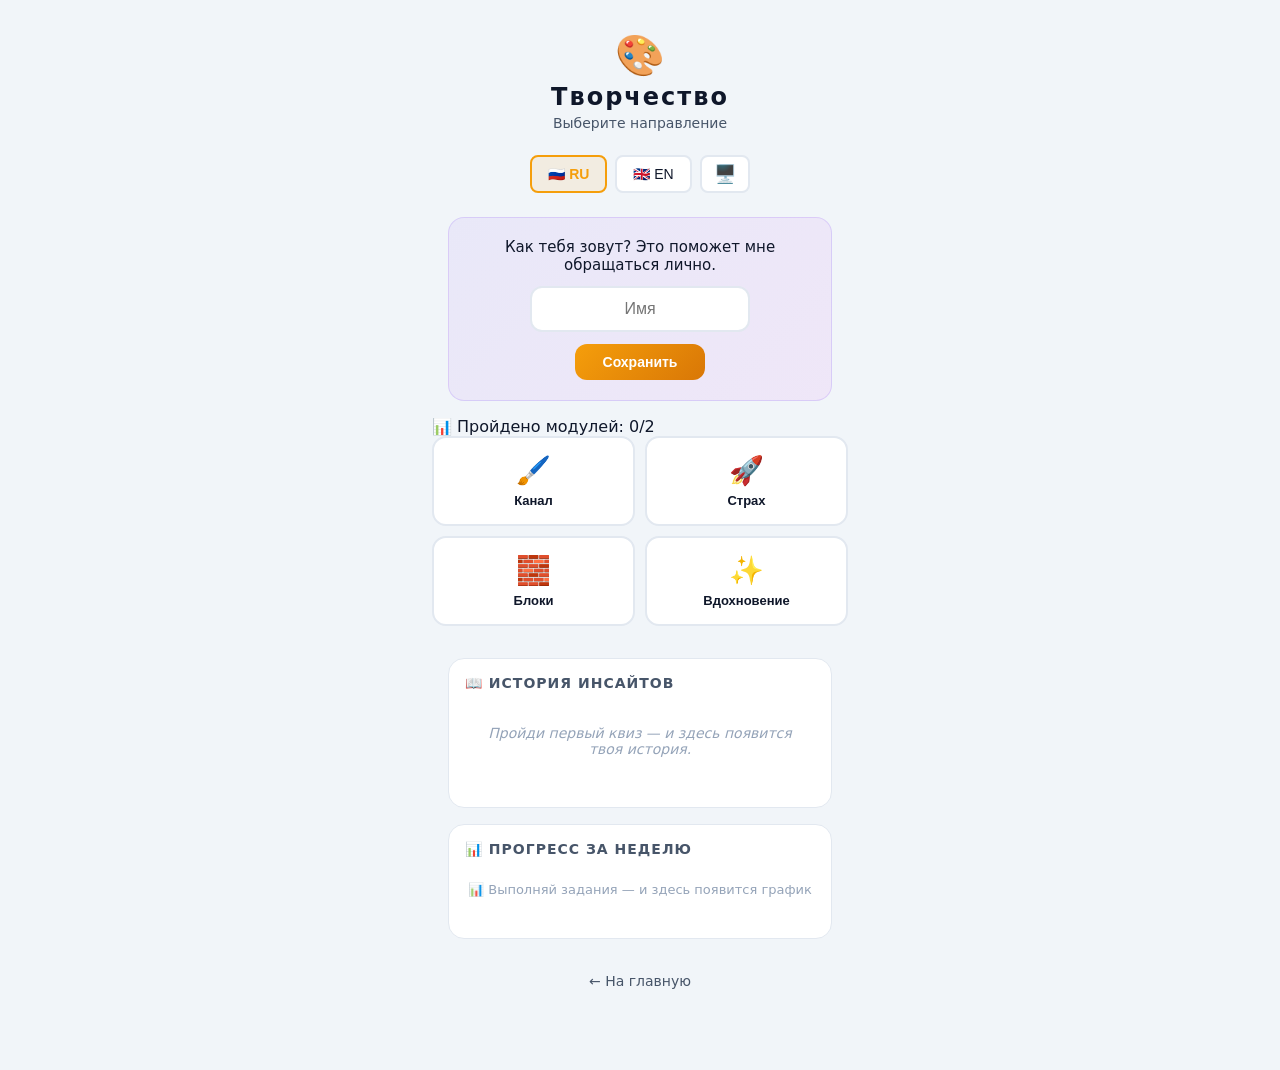
==== commit bf8f8e99: "🚀 feat: добавлены 18 новых квизов (по 2 на модуль) — завершение v3.0 - Добавлены новые категории: mi" ====
--- a/modules/creativity/index.html
+++ b/modules/creativity/index.html
@@ -163,14 +163,14 @@
           <span data-i18n="cat_fear">Страх</span>
         </button>
 
-        <!-- Блоки (заглушка) -->
-        <button class="cat-btn" onclick="showToast('🔄 В разработке')" style="opacity:0.6">
+        <!-- Блоки (рабочий) -->
+        <button class="cat-btn" onclick="startFlow('blocks')">
           <span class="cat-icon">🧱</span>
           <span data-i18n="cat_blocks">Блоки</span>
         </button>
 
-        <!-- Вдохновение (заглушка) -->
-        <button class="cat-btn" onclick="showToast('🔄 В разработке')" style="opacity:0.6">
+        <!-- Вдохновение (рабочий) -->
+        <button class="cat-btn" onclick="startFlow('inspiration')">
           <span class="cat-icon">✨</span>
           <span data-i18n="cat_inspiration">Вдохновение</span>
         </button>
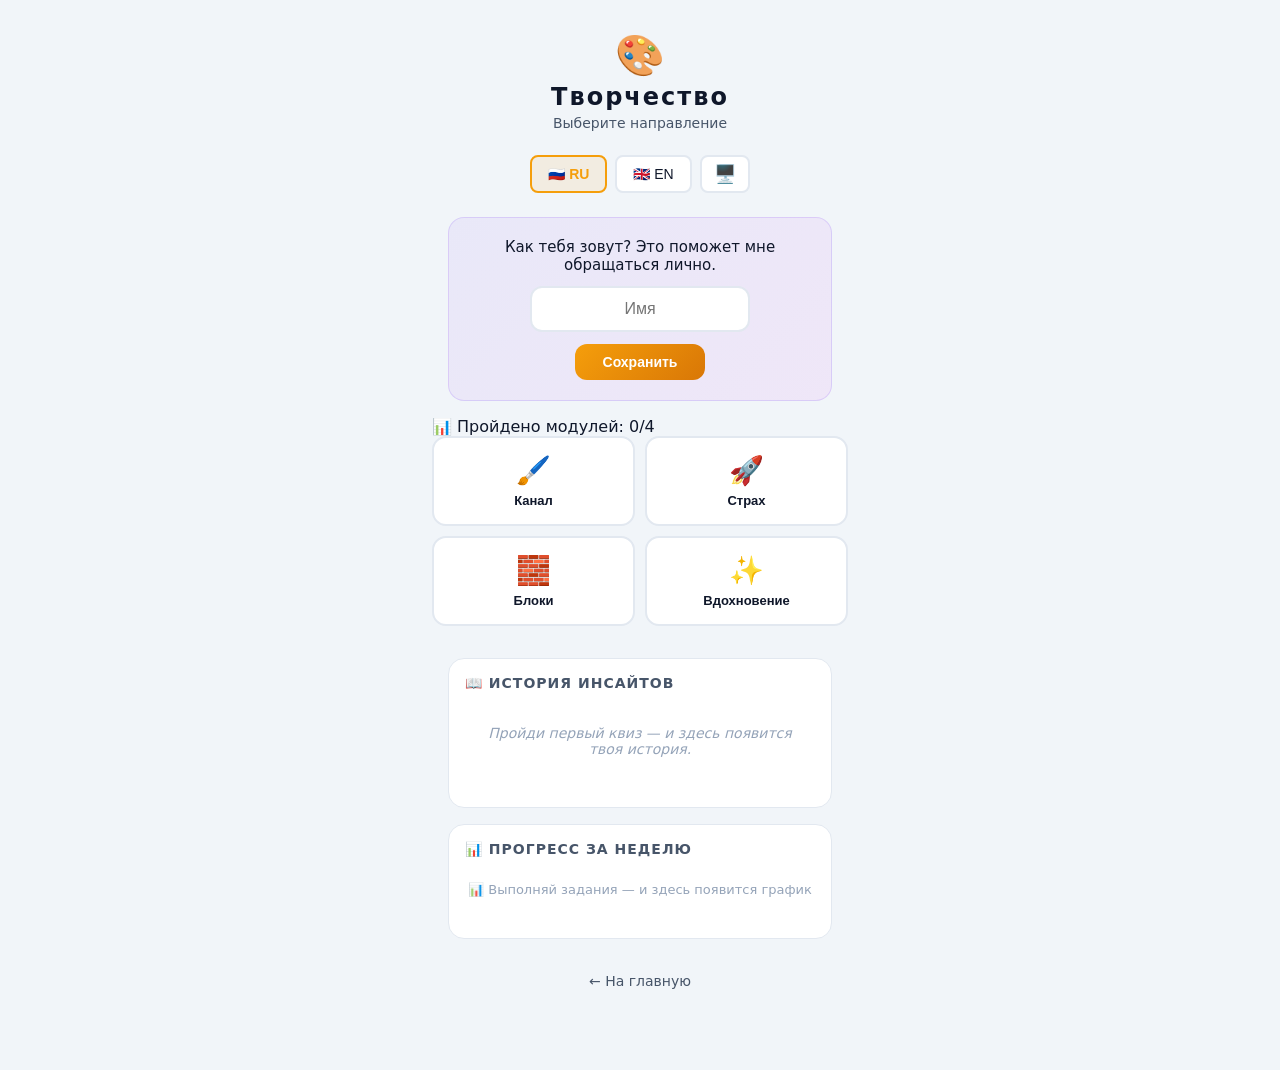
==== commit fee5b51e: "🚀 feat: внедрение 18 новых квизов (по 2 на модуль) + обновление локалей и moduleCategories - Добавле" ====
--- a/modules/creativity/index.html
+++ b/modules/creativity/index.html
@@ -215,7 +215,6 @@
 
   <!-- ===== SCRIPTS ===== -->
   <script src="../../core/locales.js"></script>
-  <script src="../../core/utils.js"></script>
   <script src="../../core/registry.js"></script>
   <script src="../../core/theme.js"></script>
   <script src="../../core/progressEngine.js"></script>
@@ -234,12 +233,17 @@
   <!-- ===== ДАННЫЕ КВИЗОВ ===== -->
   <script src="data/channel.js"></script>
   <script src="data/fear.js"></script>
+  <script src="data/blocks.js"></script>
+  <script src="data/inspiration.js"></script>
   <script src="data/en/channel-en.js"></script>
   <script src="data/en/fear-en.js"></script>
+  <script src="data/en/blocks-en.js"></script>
+  <script src="data/en/inspiration-en.js"></script>
 
   <!-- ===== ЯДРО ===== -->
   <script src="../../core/engine.js"></script>
   <script src="../../core/tracker.js"></script>
+  <script src="../../core/utils.js"></script>
   <script src="../../core/app.js"></script>
 
   <script>
